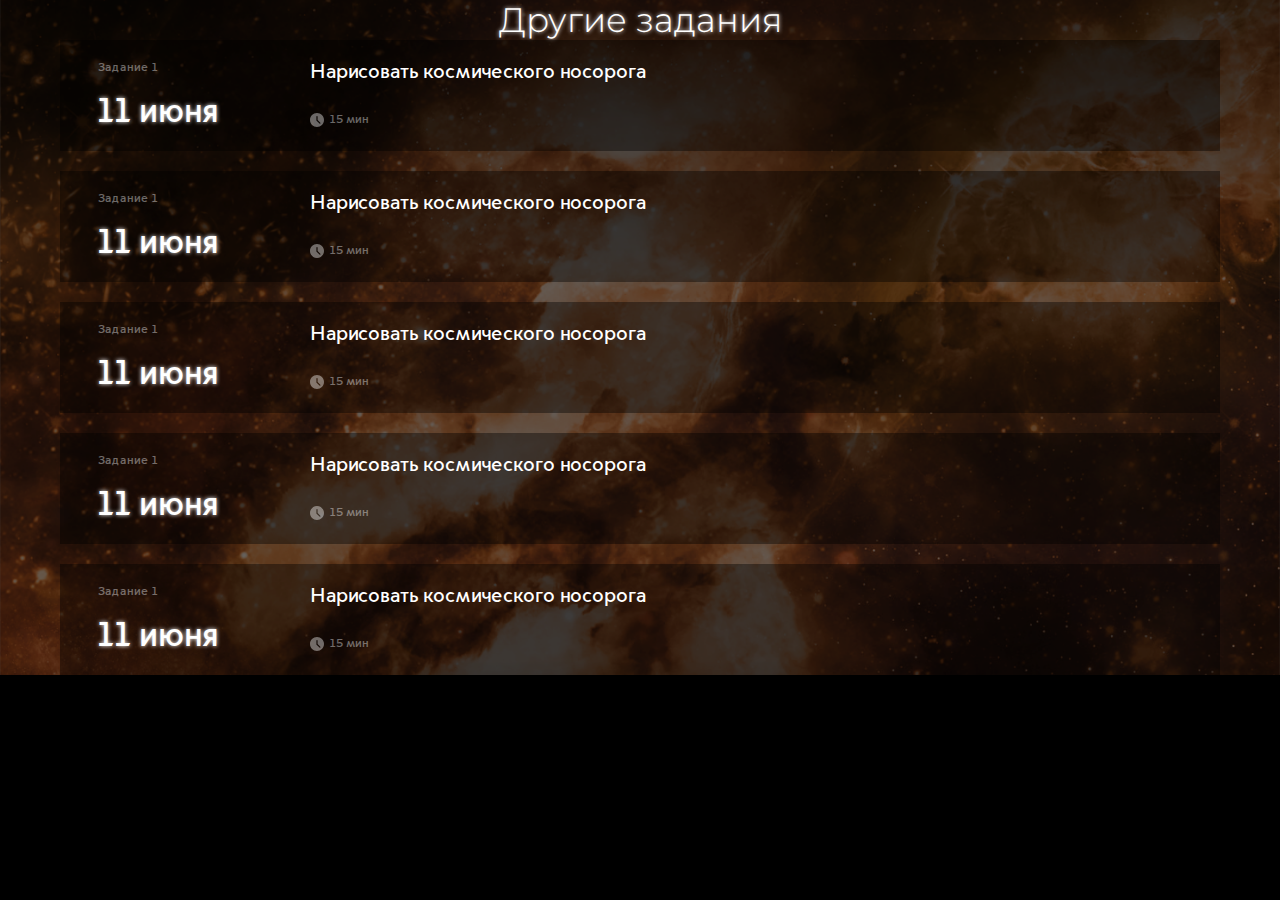
==== task.html @ f47aa664 "update" ====
<!DOCTYPE html><html lang="ru"><head><meta charset="utf-8"><title>Task page</title><meta name="viewport" content="width=device-width,initial-scale=1,shrink-to-fit=no"><meta name="description" content=""><meta name="keywords" content=""><meta name="format-detection" content="telephone=no"><link rel="stylesheet" href="https://fonts.googleapis.com/css?family=Montserrat:200,300"><link rel="stylesheet" href="css/application.css"><link rel="apple-touch-icon" sizes="180x180" href="static/apple-touch-icon.png"><link rel="icon" type="image/png" sizes="32x32" href="static/favicon-32x32.png"><link rel="icon" type="image/png" sizes="16x16" href="static/favicon-16x16.png"><link rel="manifest" href="static/site.webmanifest"><link rel="mask-icon" href="static/safari-pinned-tab.svg" color="#ff951e"><meta name="msapplication-TileColor" content="#da532c"><meta name="theme-color" content="#dcd9d9"></head><body><main><div class="main-page__task" style="background-image: url(&quot;img/main-task-orange.png&quot;)"><div class="container"><div class="main-page__section-title">Другие задания</div><div class="main-page__task-list"><div class="task-card"><a href="task.html">Нарисовать космического носорога</a><div class="task-card__col"><span class="task-card__order">Задание 1</span><span class="task-card__date">11 июня</span></div><div class="task-card__col"><div class="task-card__title">Нарисовать космического носорога</div><div class="task-card__duration"><svg class="icon icon-clock" role="img"><use xlink:href="img/svg/symbol/svg/sprite.symbol.svg#clock"></use></svg><span>15 мин</span></div></div></div><div class="task-card"><a href="task.html">Нарисовать космического носорога</a><div class="task-card__col"><span class="task-card__order">Задание 1</span><span class="task-card__date">11 июня</span></div><div class="task-card__col"><div class="task-card__title">Нарисовать космического носорога</div><div class="task-card__duration"><svg class="icon icon-clock" role="img"><use xlink:href="img/svg/symbol/svg/sprite.symbol.svg#clock"></use></svg><span>15 мин</span></div></div></div><div class="task-card"><a href="task.html">Нарисовать космического носорога</a><div class="task-card__col"><span class="task-card__order">Задание 1</span><span class="task-card__date">11 июня</span></div><div class="task-card__col"><div class="task-card__title">Нарисовать космического носорога</div><div class="task-card__duration"><svg class="icon icon-clock" role="img"><use xlink:href="img/svg/symbol/svg/sprite.symbol.svg#clock"></use></svg><span>15 мин</span></div></div></div><div class="task-card"><a href="task.html">Нарисовать космического носорога</a><div class="task-card__col"><span class="task-card__order">Задание 1</span><span class="task-card__date">11 июня</span></div><div class="task-card__col"><div class="task-card__title">Нарисовать космического носорога</div><div class="task-card__duration"><svg class="icon icon-clock" role="img"><use xlink:href="img/svg/symbol/svg/sprite.symbol.svg#clock"></use></svg><span>15 мин</span></div></div></div><div class="task-card"><a href="task.html">Нарисовать космического носорога</a><div class="task-card__col"><span class="task-card__order">Задание 1</span><span class="task-card__date">11 июня</span></div><div class="task-card__col"><div class="task-card__title">Нарисовать космического носорога</div><div class="task-card__duration"><svg class="icon icon-clock" role="img"><use xlink:href="img/svg/symbol/svg/sprite.symbol.svg#clock"></use></svg><span>15 мин</span></div></div></div></div></div></div></main><script src="js/app.js"></script></body></html>
---- css/application.css ----
/*! normalize.css v8.0.1 | MIT License | github.com/necolas/normalize.css */html{line-height:1.15;-webkit-text-size-adjust:100%}body{margin:0}main{display:block}h1{font-size:2em;margin:0}hr{box-sizing:content-box;height:0;overflow:visible}pre{font-family:monospace,monospace;font-size:1em}a{background-color:transparent}abbr[title]{border-bottom:none;text-decoration:underline;-webkit-text-decoration:underline dotted;text-decoration:underline dotted}b,strong{font-weight:bolder}code,kbd,samp{font-family:monospace,monospace;font-size:1em}small{font-size:80%}sub,sup{font-size:75%;line-height:0;position:relative;vertical-align:baseline}sub{bottom:-.25em}sup{top:-.5em}img{border-style:none}button,input,optgroup,select,textarea{font-family:inherit;font-size:100%;line-height:1.15;margin:0}button,input{overflow:visible}button,select{text-transform:none}[type=button],[type=reset],[type=submit],button{-webkit-appearance:button}[type=button]::-moz-focus-inner,[type=reset]::-moz-focus-inner,[type=submit]::-moz-focus-inner,button::-moz-focus-inner{border-style:none;padding:0}[type=button]:-moz-focusring,[type=reset]:-moz-focusring,[type=submit]:-moz-focusring,button:-moz-focusring{outline:1px dotted ButtonText}fieldset{padding:.35em .75em .625em}legend{box-sizing:border-box;color:inherit;display:table;max-width:100%;padding:0;white-space:normal}progress{vertical-align:baseline}textarea{overflow:auto}[type=checkbox],[type=radio]{box-sizing:border-box;padding:0}[type=number]::-webkit-inner-spin-button,[type=number]::-webkit-outer-spin-button{height:auto}[type=search]{-webkit-appearance:textfield;outline-offset:-2px}[type=search]::-webkit-search-decoration{-webkit-appearance:none}::-webkit-file-upload-button{-webkit-appearance:button;font:inherit}details{display:block}summary{display:list-item}template{display:none}[hidden]{display:none}@font-face{font-family:MoscowSans;src:url(../fonts/Moscow_Sans.woff2) format("woff2"),url(../fonts/Moscow_Sans.woff) format("woff");font-style:normal;font-weight:300}*,::after,::before{margin:0;padding:0;box-sizing:border-box}html{font-size:62.5%;text-rendering:optimizeLegibility;-webkit-font-smoothing:antialiased;-moz-osx-font-smoothing:grayscale;scroll-behavior:smooth}html.mod_flexboxtweener{height:100%}body{position:relative;display:flex;flex-direction:column;min-height:100vh;min-width:320px;background:#000;color:#fff;font-family:-apple-system,BlinkMacSystemFont,"Segoe UI",Roboto,Oxygen,Ubuntu,Cantarell,"Fira Sans","Droid Sans","Helvetica Neue",sans-serif;font-weight:400}main{display:flex;flex-direction:column;flex:1}a{color:#369;transition:all .3s ease}button,input,select,textarea{-webkit-appearance:none;-moz-appearance:none;appearance:none;background:0 0;border:none;color:inherit;font-family:inherit}fieldset{margin:0;padding:0;border:none}select{border-radius:0}select::-ms-expand{display:none}textarea{resize:none}hr{border:none}iframe{border:none}img{max-width:100%}img[height],img[width]{max-width:none}figure{margin:0}ol,ul{list-style:none}small{font-size:1rem;line-height:1.5}svg{vertical-align:top;transition:all .3s ease}table{border-collapse:collapse;border-spacing:0}:disabled{cursor:not-allowed}.visually-hidden{position:absolute;clip:rect(0 0 0 0);width:1px;height:1px;margin:-1px}.no-overflow{height:100%;width:100%;overflow:hidden;position:fixed}.container{width:100%;margin-right:auto;margin-left:auto}@media all and (max-width:679px){.container{max-width:100%}}@media all and (min-width:680px){.container{max-width:680px}}@media all and (min-width:984px){.container{max-width:984px}}@media all and (min-width:1200px){.container{max-width:1224px}}@media all and (min-width:1440px){.container{max-width:1440px}}@media all and (max-width:679px){.container{padding-right:1.6rem;padding-left:1.6rem}}@media all and (min-width:680px){.container{padding-right:1.6rem;padding-left:1.6rem}}@media all and (min-width:984px){.container{padding-right:2rem;padding-left:2rem}}@media all and (min-width:1200px){.container{padding-right:3.2rem;padding-left:3.2rem}}@media all and (min-width:1440px){.container{padding-right:3.2rem;padding-left:3.2rem}}.button{display:inline-block;padding:.5rem 1.5rem;background:#666;color:#fff;text-align:center}a.button{text-decoration:none}.button:disabled{opacity:.2}.button.button--block{display:block;width:100%}.input>input{display:block;width:100%;padding:.5rem .75rem;border:1px solid #ccc}.input>input::-webkit-input-placeholder{color:#ccc}.input>input::-moz-placeholder{color:#ccc}.input>input:-ms-input-placeholder{color:#ccc}.input>input:-moz-placeholder{color:#ccc}.input>input:disabled{opacity:.2}.input.input--invalid>input{border-color:red}.select{position:relative}.select__tag{display:block;width:100%;padding:.5rem 2.5rem .5rem .75rem;border:1px solid #ccc}.select__tag+.select__arrow{width:0;height:0;position:absolute;top:50%;right:1rem;transform:translateY(-50%);display:block;pointer-events:none;border-top:.4rem solid #999;border-right:.4rem solid transparent;border-left:.4rem solid transparent}.select__tag:disabled{opacity:.2}.select.select--invalid>.select__tag{border-color:red}.textarea>textarea{display:block;width:100%;padding:.5rem .75rem;border:1px solid #ccc}.textarea>textarea::-webkit-input-placeholder{color:#ccc}.textarea>textarea::-moz-placeholder{color:#ccc}.textarea>textarea:-ms-input-placeholder{color:#ccc}.textarea>textarea:-moz-placeholder{color:#ccc}.textarea>textarea:disabled{opacity:.2}.textarea.textarea--invalid>textarea{border-color:red}.checkbox{width:2rem;height:2rem;position:relative;display:inline-block;vertical-align:top}.checkbox__tag{width:100%;height:100%;position:absolute;top:0;left:0;z-index:2;opacity:0}.checkbox__tag+.checkbox__box{position:absolute;top:0;right:0;bottom:0;left:0;z-index:1;background:#fff;border:1px solid #ccc}.checkbox__tag+.checkbox__box::after{width:0;height:0;position:absolute;top:50%;left:50%;transform:translate(-50%,-50%);background:#000;content:"";transition:all .3s ease}.checkbox__tag:checked+.checkbox__box::after{width:1rem;height:1rem}.checkbox__tag:disabled+.checkbox__box{opacity:.2}.checkbox.checkbox--invalid>.checkbox__tag+.checkbox__box{border-color:red}.radio{width:2rem;height:2rem;position:relative;display:inline-block;vertical-align:top}.radio__tag{width:100%;height:100%;position:absolute;top:0;left:0;z-index:2;opacity:0}.radio__tag+.radio__box{position:absolute;top:0;right:0;bottom:0;left:0;z-index:1;background:#fff;border:1px solid #ccc;border-radius:50%}.radio__tag+.radio__box::after{width:0;height:0;position:absolute;top:50%;left:50%;transform:translate(-50%,-50%);background:#000;border-radius:50%;content:"";transition:all .3s ease}.radio__tag:checked+.radio__box::after{width:1rem;height:1rem}.radio__tag:disabled+.radio__box{opacity:.2}.radio.radio--invalid .radio__tag+.radio__box{border-color:red}.label.label--checkbox{position:relative;display:inline-block;padding-left:3rem}.label.label--checkbox .checkbox{position:absolute;top:0;left:0}.label.label--radio{position:relative;display:inline-block;padding-left:3rem}.label.label--radio .radio{position:absolute;top:0;left:0}.main-page{font-family:MoscowSans,sans-serif;font-weight:300;font-size:4rem;line-height:6rem;color:#fff}.main-page__section-title{font-family:Montserrat,sans-serif;font-style:normal;font-weight:300;font-size:34px;line-height:40px;text-align:center;text-shadow:0 0 4px #fff}.main-page__about-competition{background:url(../img/about-competition-bg-desktop.png);background-size:cover;background-position:center;padding:5rem 0}.main-page__about-competition-card{width:100%;margin:0 auto;max-width:106rem;padding:5rem;background:rgba(0,0,0,.6)}.main-page__about-competition-card+.main-page__about-competition-card{margin-top:5.5rem}@media all and (max-width:680px){.main-page__about-competition-card{padding:2.4rem 1.6rem}}.main-page__about-competition-authors,.main-page__about-competition-prizes{display:grid;grid-auto-flow:column;align-content:center;align-items:center;justify-items:center;grid-template-columns:repeat(4,1fr);margin:4.5rem 0}@media all and (max-width:984px){.main-page__about-competition-authors,.main-page__about-competition-prizes{grid-auto-flow:dense;gap:2.4rem 1.6rem;grid-template-columns:repeat(2,1fr)}}.main-page__about-competition-prizes{grid-template-columns:repeat(2,1fr);align-items:start;margin:6rem 0 2rem}@media all and (max-width:680px){.main-page__about-competition-prizes{grid-template-columns:1fr}}.main-page__about-competition-lead{font-family:MoscowSans,sans-serif;font-style:normal;font-weight:300;font-size:16px;line-height:170%}.main-page__author{display:grid;grid-auto-flow:row;gap:.8rem;justify-items:center}.main-page__author-name{font-family:MoscowSans,sans-serif;font-style:normal;font-weight:300;font-size:16px;line-height:170%}.main-page__author-pic{width:12rem;height:12rem;border-radius:50%;overflow:hidden;pointer-events:none}.main-page__author-pic>img{width:100%;height:100%;-o-object-fit:cover;object-fit:cover;-o-object-position:center;object-position:center}.main-page__prize{display:grid;grid-auto-flow:row;gap:2.6rem;justify-items:center}@media all and (max-width:680px){.main-page__prize{gap:1.6rem}}.main-page__prize-pic{width:20rem;height:20rem;border:1px solid #fff;filter:drop-shadow(0 0 4px #fff);padding:2.2rem}.main-page__prize-pic_purple{border-color:#c227b9;filter:drop-shadow(0 0 4px #c227b9)}.main-page__prize-pic>img{width:100%;height:100%;-o-object-fit:contain;object-fit:contain}.main-page__prize-pic>.icon{filter:none;width:100%}.main-page__prize-description{font-family:MoscowSans,sans-serif;font-style:normal;font-weight:300;font-size:16px;line-height:19px;text-align:center;max-width:38.4rem}.main-page__task{background-size:cover;background-position:center}.main-page__task-grid{display:grid;grid-template-columns:43rem 1fr;grid-auto-rows:auto;grid-template-areas:'title title' 'author media' 'content content';gap:7.5rem 3.6rem;padding-bottom:17.2rem}.main-page__task-grid .main-page__section-title{grid-area:title}.main-page__task-grid .author-card{grid-area:author}.main-page__task-grid .main-page__task-media{grid-area:media}.main-page__task-grid .main-page__task-list{grid-area:content}.main-page__task-list{display:grid;grid-auto-flow:row;gap:2rem}.tabs{display:grid;grid-auto-flow:column;grid-auto-columns:-webkit-max-content;grid-auto-columns:max-content;gap:0 5.6rem;justify-content:center;padding:0 2.4rem;margin:1rem 0 10rem}@media all and (max-width:984px){.tabs{width:auto;justify-content:start;overflow-x:scroll;margin:1rem -1.6rem 10rem;gap:0 2.4rem;-ms-overflow-style:none;scrollbar-width:none}.tabs::-webkit-scrollbar{display:none}.tabs:after{content:'';display:block;width:.1px}}.tabs__tab{transition:all .3s ease;font-family:MoscowSans,sans-serif;font-style:normal;font-weight:300;font-size:16px;line-height:170%;border-bottom:1px solid transparent;padding-bottom:.8rem;filter:drop-shadow(0 0 0 transparent)}.tabs__tab.active{color:#00ad68;border-color:#00ad68;filter:drop-shadow(0 0 4px #00ad68)}.author-card{display:grid;grid-template-columns:12rem 1fr;grid-auto-rows:auto;grid-template-areas:"img name" "text text";gap:1rem 2.5rem}.author-card__pic{grid-area:img;width:12rem;height:12rem;border-radius:50%;overflow:hidden;pointer-events:none}.author-card__pic>img{width:100%;height:100%;-o-object-fit:cover;object-fit:cover;-o-object-position:center;object-position:center}.author-card__name{grid-area:name;align-self:center;display:grid;grid-auto-flow:row}.author-card__name>p{font-family:Montserrat,sans-serif;font-style:normal;font-weight:300;font-size:3.4rem;line-height:4rem;text-shadow:0 0 4px #fff;margin-bottom:.4rem}.author-card__name>span{font-family:MoscowSans,sans-serif;font-weight:300;font-size:16px;line-height:170%}.author-card__text{grid-area:text;font-family:MoscowSans,sans-serif;font-weight:300;font-size:16px;line-height:170%}.task-card{transition:background .3s ease;font-family:MoscowSans,sans-serif;font-weight:300;background:rgba(0,0,0,.4);display:grid;grid-auto-flow:column;grid-template-columns:18rem 1fr;gap:3.2rem;position:relative;padding:2rem 3.8rem}.task-card:hover{background:rgba(0,0,0,.8)}@media all and (max-width:680px){.task-card{grid-auto-flow:row;grid-template-columns:1fr}}.task-card a[href]{position:absolute;top:0;bottom:0;right:0;left:0;font-size:0;line-height:0}.task-card__col{display:grid;grid-auto-flow:row;justify-content:start;gap:1.6rem}.task-card__order{font-size:12px;line-height:15px;opacity:.4}.task-card__date{font-size:3.4rem;line-height:4rem;text-shadow:0 0 4px #fff}.task-card__title{font-size:20px;line-height:24px}.task-card__duration{display:inline-grid;grid-auto-flow:column;grid-auto-columns:-webkit-max-content;grid-auto-columns:max-content;gap:.6rem;align-items:center;font-size:12px;line-height:15px;opacity:.4}.task-card__duration .icon{width:1.4rem;height:1.4rem}
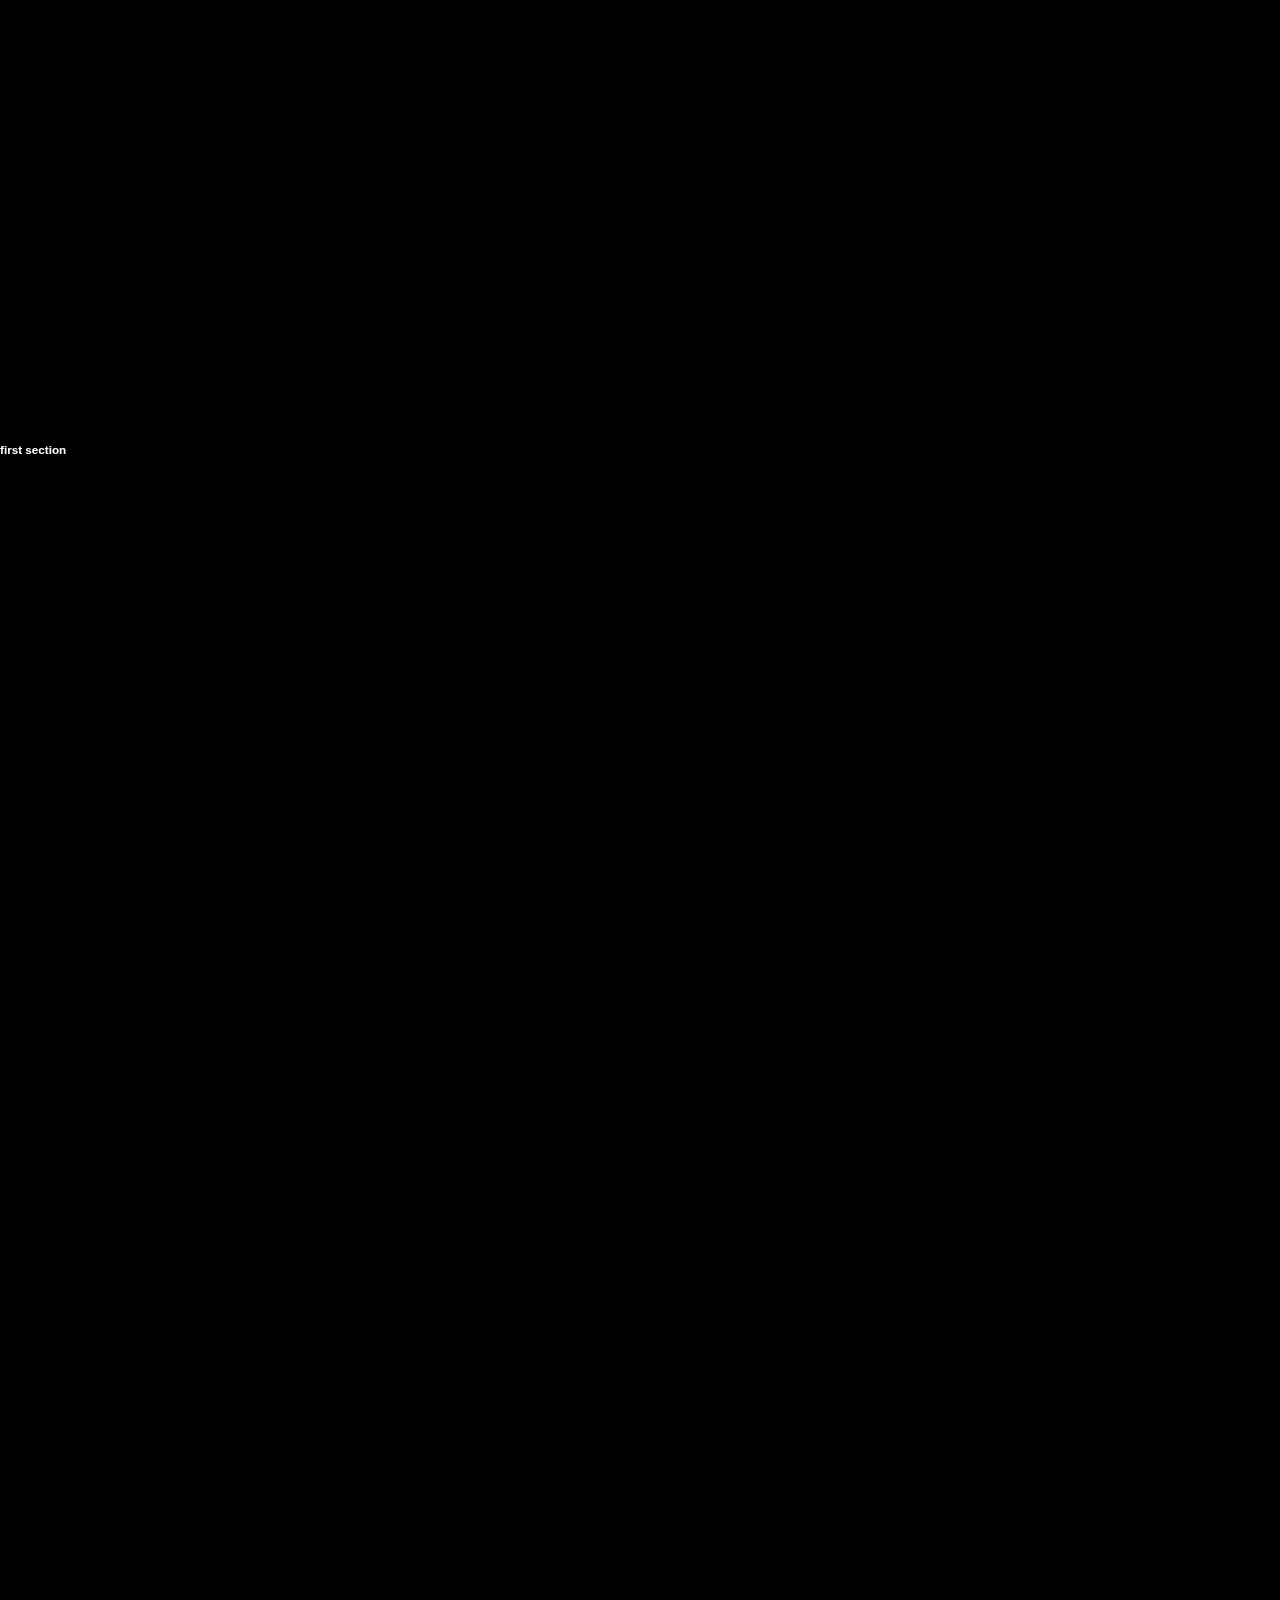
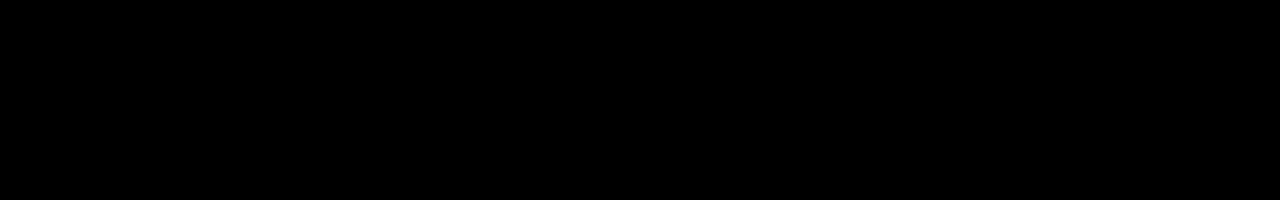
==== commit 535dc258: "update" ====
--- a/task.html
+++ b/task.html
@@ -1 +1 @@
-<!DOCTYPE html><html lang="ru"><head><meta charset="utf-8"><title>Task page</title><meta name="viewport" content="width=device-width,initial-scale=1,shrink-to-fit=no"><meta name="description" content=""><meta name="keywords" content=""><meta name="format-detection" content="telephone=no"><link rel="stylesheet" href="https://fonts.googleapis.com/css?family=Montserrat:200,300"><link rel="stylesheet" href="css/application.css"><link rel="apple-touch-icon" sizes="180x180" href="static/apple-touch-icon.png"><link rel="icon" type="image/png" sizes="32x32" href="static/favicon-32x32.png"><link rel="icon" type="image/png" sizes="16x16" href="static/favicon-16x16.png"><link rel="manifest" href="static/site.webmanifest"><link rel="mask-icon" href="static/safari-pinned-tab.svg" color="#ff951e"><meta name="msapplication-TileColor" content="#da532c"><meta name="theme-color" content="#dcd9d9"></head><body><main><div class="main-page__task" style="background-image: url(&quot;img/main-task-orange.png&quot;)"><div class="container"><div class="main-page__section-title">Другие задания</div><div class="main-page__task-list"><div class="task-card"><a href="task.html">Нарисовать космического носорога</a><div class="task-card__col"><span class="task-card__order">Задание 1</span><span class="task-card__date">11 июня</span></div><div class="task-card__col"><div class="task-card__title">Нарисовать космического носорога</div><div class="task-card__duration"><svg class="icon icon-clock" role="img"><use xlink:href="img/svg/symbol/svg/sprite.symbol.svg#clock"></use></svg><span>15 мин</span></div></div></div><div class="task-card"><a href="task.html">Нарисовать космического носорога</a><div class="task-card__col"><span class="task-card__order">Задание 1</span><span class="task-card__date">11 июня</span></div><div class="task-card__col"><div class="task-card__title">Нарисовать космического носорога</div><div class="task-card__duration"><svg class="icon icon-clock" role="img"><use xlink:href="img/svg/symbol/svg/sprite.symbol.svg#clock"></use></svg><span>15 мин</span></div></div></div><div class="task-card"><a href="task.html">Нарисовать космического носорога</a><div class="task-card__col"><span class="task-card__order">Задание 1</span><span class="task-card__date">11 июня</span></div><div class="task-card__col"><div class="task-card__title">Нарисовать космического носорога</div><div class="task-card__duration"><svg class="icon icon-clock" role="img"><use xlink:href="img/svg/symbol/svg/sprite.symbol.svg#clock"></use></svg><span>15 мин</span></div></div></div><div class="task-card"><a href="task.html">Нарисовать космического носорога</a><div class="task-card__col"><span class="task-card__order">Задание 1</span><span class="task-card__date">11 июня</span></div><div class="task-card__col"><div class="task-card__title">Нарисовать космического носорога</div><div class="task-card__duration"><svg class="icon icon-clock" role="img"><use xlink:href="img/svg/symbol/svg/sprite.symbol.svg#clock"></use></svg><span>15 мин</span></div></div></div><div class="task-card"><a href="task.html">Нарисовать космического носорога</a><div class="task-card__col"><span class="task-card__order">Задание 1</span><span class="task-card__date">11 июня</span></div><div class="task-card__col"><div class="task-card__title">Нарисовать космического носорога</div><div class="task-card__duration"><svg class="icon icon-clock" role="img"><use xlink:href="img/svg/symbol/svg/sprite.symbol.svg#clock"></use></svg><span>15 мин</span></div></div></div></div></div></div></main><script src="js/app.js"></script></body></html>+<!DOCTYPE html><html lang="ru"><head><meta charset="utf-8"><title>Task page</title><meta name="viewport" content="width=device-width,initial-scale=1,shrink-to-fit=no"><meta name="description" content=""><meta name="keywords" content=""><meta name="format-detection" content="telephone=no"><link rel="stylesheet" href="https://fonts.googleapis.com/css?family=Montserrat:200,300"><link rel="stylesheet" href="css/application.css"><link rel="apple-touch-icon" sizes="180x180" href="static/apple-touch-icon.png"><link rel="icon" type="image/png" sizes="32x32" href="static/favicon-32x32.png"><link rel="icon" type="image/png" sizes="16x16" href="static/favicon-16x16.png"><link rel="manifest" href="static/site.webmanifest"><link rel="mask-icon" href="static/safari-pinned-tab.svg" color="#ff951e"><meta name="msapplication-TileColor" content="#da532c"><meta name="theme-color" content="#dcd9d9"></head><body><main><div class="task-page js-fullpage-wrapper"><div class="section"><h3>first section</h3></div><div class="section"><div class="main-page__task" style="background-image: url(&quot;img/main-task-orange.png&quot;)"><div class="container"><div class="main-page__section-title">Другие задания</div><div class="main-page__task-list"><div class="task-card"><a href="task.html">Нарисовать космического носорога</a><div class="task-card__col"><span class="task-card__order">Задание 1</span><span class="task-card__date">11 июня</span></div><div class="task-card__col"><div class="task-card__title">Нарисовать космического носорога</div><div class="task-card__duration"><svg class="icon icon-clock" role="img"><use xlink:href="img/svg/symbol/svg/sprite.symbol.svg#clock"></use></svg><span>15 мин</span></div></div></div><div class="task-card"><a href="task.html">Нарисовать космического носорога</a><div class="task-card__col"><span class="task-card__order">Задание 1</span><span class="task-card__date">11 июня</span></div><div class="task-card__col"><div class="task-card__title">Нарисовать космического носорога</div><div class="task-card__duration"><svg class="icon icon-clock" role="img"><use xlink:href="img/svg/symbol/svg/sprite.symbol.svg#clock"></use></svg><span>15 мин</span></div></div></div><div class="task-card"><a href="task.html">Нарисовать космического носорога</a><div class="task-card__col"><span class="task-card__order">Задание 1</span><span class="task-card__date">11 июня</span></div><div class="task-card__col"><div class="task-card__title">Нарисовать космического носорога</div><div class="task-card__duration"><svg class="icon icon-clock" role="img"><use xlink:href="img/svg/symbol/svg/sprite.symbol.svg#clock"></use></svg><span>15 мин</span></div></div></div><div class="task-card"><a href="task.html">Нарисовать космического носорога</a><div class="task-card__col"><span class="task-card__order">Задание 1</span><span class="task-card__date">11 июня</span></div><div class="task-card__col"><div class="task-card__title">Нарисовать космического носорога</div><div class="task-card__duration"><svg class="icon icon-clock" role="img"><use xlink:href="img/svg/symbol/svg/sprite.symbol.svg#clock"></use></svg><span>15 мин</span></div></div></div><div class="task-card"><a href="task.html">Нарисовать космического носорога</a><div class="task-card__col"><span class="task-card__order">Задание 1</span><span class="task-card__date">11 июня</span></div><div class="task-card__col"><div class="task-card__title">Нарисовать космического носорога</div><div class="task-card__duration"><svg class="icon icon-clock" role="img"><use xlink:href="img/svg/symbol/svg/sprite.symbol.svg#clock"></use></svg><span>15 мин</span></div></div></div></div></div></div></div></div></main><script src="js/app.js"></script></body></html>--- a/css/application.css
+++ b/css/application.css
@@ -1 +1,10 @@
-/*! normalize.css v8.0.1 | MIT License | github.com/necolas/normalize.css */html{line-height:1.15;-webkit-text-size-adjust:100%}body{margin:0}main{display:block}h1{font-size:2em;margin:0}hr{box-sizing:content-box;height:0;overflow:visible}pre{font-family:monospace,monospace;font-size:1em}a{background-color:transparent}abbr[title]{border-bottom:none;text-decoration:underline;-webkit-text-decoration:underline dotted;text-decoration:underline dotted}b,strong{font-weight:bolder}code,kbd,samp{font-family:monospace,monospace;font-size:1em}small{font-size:80%}sub,sup{font-size:75%;line-height:0;position:relative;vertical-align:baseline}sub{bottom:-.25em}sup{top:-.5em}img{border-style:none}button,input,optgroup,select,textarea{font-family:inherit;font-size:100%;line-height:1.15;margin:0}button,input{overflow:visible}button,select{text-transform:none}[type=button],[type=reset],[type=submit],button{-webkit-appearance:button}[type=button]::-moz-focus-inner,[type=reset]::-moz-focus-inner,[type=submit]::-moz-focus-inner,button::-moz-focus-inner{border-style:none;padding:0}[type=button]:-moz-focusring,[type=reset]:-moz-focusring,[type=submit]:-moz-focusring,button:-moz-focusring{outline:1px dotted ButtonText}fieldset{padding:.35em .75em .625em}legend{box-sizing:border-box;color:inherit;display:table;max-width:100%;padding:0;white-space:normal}progress{vertical-align:baseline}textarea{overflow:auto}[type=checkbox],[type=radio]{box-sizing:border-box;padding:0}[type=number]::-webkit-inner-spin-button,[type=number]::-webkit-outer-spin-button{height:auto}[type=search]{-webkit-appearance:textfield;outline-offset:-2px}[type=search]::-webkit-search-decoration{-webkit-appearance:none}::-webkit-file-upload-button{-webkit-appearance:button;font:inherit}details{display:block}summary{display:list-item}template{display:none}[hidden]{display:none}@font-face{font-family:MoscowSans;src:url(../fonts/Moscow_Sans.woff2) format("woff2"),url(../fonts/Moscow_Sans.woff) format("woff");font-style:normal;font-weight:300}*,::after,::before{margin:0;padding:0;box-sizing:border-box}html{font-size:62.5%;text-rendering:optimizeLegibility;-webkit-font-smoothing:antialiased;-moz-osx-font-smoothing:grayscale;scroll-behavior:smooth}html.mod_flexboxtweener{height:100%}body{position:relative;display:flex;flex-direction:column;min-height:100vh;min-width:320px;background:#000;color:#fff;font-family:-apple-system,BlinkMacSystemFont,"Segoe UI",Roboto,Oxygen,Ubuntu,Cantarell,"Fira Sans","Droid Sans","Helvetica Neue",sans-serif;font-weight:400}main{display:flex;flex-direction:column;flex:1}a{color:#369;transition:all .3s ease}button,input,select,textarea{-webkit-appearance:none;-moz-appearance:none;appearance:none;background:0 0;border:none;color:inherit;font-family:inherit}fieldset{margin:0;padding:0;border:none}select{border-radius:0}select::-ms-expand{display:none}textarea{resize:none}hr{border:none}iframe{border:none}img{max-width:100%}img[height],img[width]{max-width:none}figure{margin:0}ol,ul{list-style:none}small{font-size:1rem;line-height:1.5}svg{vertical-align:top;transition:all .3s ease}table{border-collapse:collapse;border-spacing:0}:disabled{cursor:not-allowed}.visually-hidden{position:absolute;clip:rect(0 0 0 0);width:1px;height:1px;margin:-1px}.no-overflow{height:100%;width:100%;overflow:hidden;position:fixed}.container{width:100%;margin-right:auto;margin-left:auto}@media all and (max-width:679px){.container{max-width:100%}}@media all and (min-width:680px){.container{max-width:680px}}@media all and (min-width:984px){.container{max-width:984px}}@media all and (min-width:1200px){.container{max-width:1224px}}@media all and (min-width:1440px){.container{max-width:1440px}}@media all and (max-width:679px){.container{padding-right:1.6rem;padding-left:1.6rem}}@media all and (min-width:680px){.container{padding-right:1.6rem;padding-left:1.6rem}}@media all and (min-width:984px){.container{padding-right:2rem;padding-left:2rem}}@media all and (min-width:1200px){.container{padding-right:3.2rem;padding-left:3.2rem}}@media all and (min-width:1440px){.container{padding-right:3.2rem;padding-left:3.2rem}}.button{display:inline-block;padding:.5rem 1.5rem;background:#666;color:#fff;text-align:center}a.button{text-decoration:none}.button:disabled{opacity:.2}.button.button--block{display:block;width:100%}.input>input{display:block;width:100%;padding:.5rem .75rem;border:1px solid #ccc}.input>input::-webkit-input-placeholder{color:#ccc}.input>input::-moz-placeholder{color:#ccc}.input>input:-ms-input-placeholder{color:#ccc}.input>input:-moz-placeholder{color:#ccc}.input>input:disabled{opacity:.2}.input.input--invalid>input{border-color:red}.select{position:relative}.select__tag{display:block;width:100%;padding:.5rem 2.5rem .5rem .75rem;border:1px solid #ccc}.select__tag+.select__arrow{width:0;height:0;position:absolute;top:50%;right:1rem;transform:translateY(-50%);display:block;pointer-events:none;border-top:.4rem solid #999;border-right:.4rem solid transparent;border-left:.4rem solid transparent}.select__tag:disabled{opacity:.2}.select.select--invalid>.select__tag{border-color:red}.textarea>textarea{display:block;width:100%;padding:.5rem .75rem;border:1px solid #ccc}.textarea>textarea::-webkit-input-placeholder{color:#ccc}.textarea>textarea::-moz-placeholder{color:#ccc}.textarea>textarea:-ms-input-placeholder{color:#ccc}.textarea>textarea:-moz-placeholder{color:#ccc}.textarea>textarea:disabled{opacity:.2}.textarea.textarea--invalid>textarea{border-color:red}.checkbox{width:2rem;height:2rem;position:relative;display:inline-block;vertical-align:top}.checkbox__tag{width:100%;height:100%;position:absolute;top:0;left:0;z-index:2;opacity:0}.checkbox__tag+.checkbox__box{position:absolute;top:0;right:0;bottom:0;left:0;z-index:1;background:#fff;border:1px solid #ccc}.checkbox__tag+.checkbox__box::after{width:0;height:0;position:absolute;top:50%;left:50%;transform:translate(-50%,-50%);background:#000;content:"";transition:all .3s ease}.checkbox__tag:checked+.checkbox__box::after{width:1rem;height:1rem}.checkbox__tag:disabled+.checkbox__box{opacity:.2}.checkbox.checkbox--invalid>.checkbox__tag+.checkbox__box{border-color:red}.radio{width:2rem;height:2rem;position:relative;display:inline-block;vertical-align:top}.radio__tag{width:100%;height:100%;position:absolute;top:0;left:0;z-index:2;opacity:0}.radio__tag+.radio__box{position:absolute;top:0;right:0;bottom:0;left:0;z-index:1;background:#fff;border:1px solid #ccc;border-radius:50%}.radio__tag+.radio__box::after{width:0;height:0;position:absolute;top:50%;left:50%;transform:translate(-50%,-50%);background:#000;border-radius:50%;content:"";transition:all .3s ease}.radio__tag:checked+.radio__box::after{width:1rem;height:1rem}.radio__tag:disabled+.radio__box{opacity:.2}.radio.radio--invalid .radio__tag+.radio__box{border-color:red}.label.label--checkbox{position:relative;display:inline-block;padding-left:3rem}.label.label--checkbox .checkbox{position:absolute;top:0;left:0}.label.label--radio{position:relative;display:inline-block;padding-left:3rem}.label.label--radio .radio{position:absolute;top:0;left:0}.main-page{font-family:MoscowSans,sans-serif;font-weight:300;font-size:4rem;line-height:6rem;color:#fff}.main-page__section-title{font-family:Montserrat,sans-serif;font-style:normal;font-weight:300;font-size:34px;line-height:40px;text-align:center;text-shadow:0 0 4px #fff}.main-page__about-competition{background:url(../img/about-competition-bg-desktop.png);background-size:cover;background-position:center;padding:5rem 0}.main-page__about-competition-card{width:100%;margin:0 auto;max-width:106rem;padding:5rem;background:rgba(0,0,0,.6)}.main-page__about-competition-card+.main-page__about-competition-card{margin-top:5.5rem}@media all and (max-width:680px){.main-page__about-competition-card{padding:2.4rem 1.6rem}}.main-page__about-competition-authors,.main-page__about-competition-prizes{display:grid;grid-auto-flow:column;align-content:center;align-items:center;justify-items:center;grid-template-columns:repeat(4,1fr);margin:4.5rem 0}@media all and (max-width:984px){.main-page__about-competition-authors,.main-page__about-competition-prizes{grid-auto-flow:dense;gap:2.4rem 1.6rem;grid-template-columns:repeat(2,1fr)}}.main-page__about-competition-prizes{grid-template-columns:repeat(2,1fr);align-items:start;margin:6rem 0 2rem}@media all and (max-width:680px){.main-page__about-competition-prizes{grid-template-columns:1fr}}.main-page__about-competition-lead{font-family:MoscowSans,sans-serif;font-style:normal;font-weight:300;font-size:16px;line-height:170%}.main-page__author{display:grid;grid-auto-flow:row;gap:.8rem;justify-items:center}.main-page__author-name{font-family:MoscowSans,sans-serif;font-style:normal;font-weight:300;font-size:16px;line-height:170%}.main-page__author-pic{width:12rem;height:12rem;border-radius:50%;overflow:hidden;pointer-events:none}.main-page__author-pic>img{width:100%;height:100%;-o-object-fit:cover;object-fit:cover;-o-object-position:center;object-position:center}.main-page__prize{display:grid;grid-auto-flow:row;gap:2.6rem;justify-items:center}@media all and (max-width:680px){.main-page__prize{gap:1.6rem}}.main-page__prize-pic{width:20rem;height:20rem;border:1px solid #fff;filter:drop-shadow(0 0 4px #fff);padding:2.2rem}.main-page__prize-pic_purple{border-color:#c227b9;filter:drop-shadow(0 0 4px #c227b9)}.main-page__prize-pic>img{width:100%;height:100%;-o-object-fit:contain;object-fit:contain}.main-page__prize-pic>.icon{filter:none;width:100%}.main-page__prize-description{font-family:MoscowSans,sans-serif;font-style:normal;font-weight:300;font-size:16px;line-height:19px;text-align:center;max-width:38.4rem}.main-page__task{background-size:cover;background-position:center}.main-page__task-grid{display:grid;grid-template-columns:43rem 1fr;grid-auto-rows:auto;grid-template-areas:'title title' 'author media' 'content content';gap:7.5rem 3.6rem;padding-bottom:17.2rem}.main-page__task-grid .main-page__section-title{grid-area:title}.main-page__task-grid .author-card{grid-area:author}.main-page__task-grid .main-page__task-media{grid-area:media}.main-page__task-grid .main-page__task-list{grid-area:content}.main-page__task-list{display:grid;grid-auto-flow:row;gap:2rem}.tabs{display:grid;grid-auto-flow:column;grid-auto-columns:-webkit-max-content;grid-auto-columns:max-content;gap:0 5.6rem;justify-content:center;padding:0 2.4rem;margin:1rem 0 10rem}@media all and (max-width:984px){.tabs{width:auto;justify-content:start;overflow-x:scroll;margin:1rem -1.6rem 10rem;gap:0 2.4rem;-ms-overflow-style:none;scrollbar-width:none}.tabs::-webkit-scrollbar{display:none}.tabs:after{content:'';display:block;width:.1px}}.tabs__tab{transition:all .3s ease;font-family:MoscowSans,sans-serif;font-style:normal;font-weight:300;font-size:16px;line-height:170%;border-bottom:1px solid transparent;padding-bottom:.8rem;filter:drop-shadow(0 0 0 transparent)}.tabs__tab.active{color:#00ad68;border-color:#00ad68;filter:drop-shadow(0 0 4px #00ad68)}.author-card{display:grid;grid-template-columns:12rem 1fr;grid-auto-rows:auto;grid-template-areas:"img name" "text text";gap:1rem 2.5rem}.author-card__pic{grid-area:img;width:12rem;height:12rem;border-radius:50%;overflow:hidden;pointer-events:none}.author-card__pic>img{width:100%;height:100%;-o-object-fit:cover;object-fit:cover;-o-object-position:center;object-position:center}.author-card__name{grid-area:name;align-self:center;display:grid;grid-auto-flow:row}.author-card__name>p{font-family:Montserrat,sans-serif;font-style:normal;font-weight:300;font-size:3.4rem;line-height:4rem;text-shadow:0 0 4px #fff;margin-bottom:.4rem}.author-card__name>span{font-family:MoscowSans,sans-serif;font-weight:300;font-size:16px;line-height:170%}.author-card__text{grid-area:text;font-family:MoscowSans,sans-serif;font-weight:300;font-size:16px;line-height:170%}.task-card{transition:background .3s ease;font-family:MoscowSans,sans-serif;font-weight:300;background:rgba(0,0,0,.4);display:grid;grid-auto-flow:column;grid-template-columns:18rem 1fr;gap:3.2rem;position:relative;padding:2rem 3.8rem}.task-card:hover{background:rgba(0,0,0,.8)}@media all and (max-width:680px){.task-card{grid-auto-flow:row;grid-template-columns:1fr}}.task-card a[href]{position:absolute;top:0;bottom:0;right:0;left:0;font-size:0;line-height:0}.task-card__col{display:grid;grid-auto-flow:row;justify-content:start;gap:1.6rem}.task-card__order{font-size:12px;line-height:15px;opacity:.4}.task-card__date{font-size:3.4rem;line-height:4rem;text-shadow:0 0 4px #fff}.task-card__title{font-size:20px;line-height:24px}.task-card__duration{display:inline-grid;grid-auto-flow:column;grid-auto-columns:-webkit-max-content;grid-auto-columns:max-content;gap:.6rem;align-items:center;font-size:12px;line-height:15px;opacity:.4}.task-card__duration .icon{width:1.4rem;height:1.4rem}+/*! normalize.css v8.0.1 | MIT License | github.com/necolas/normalize.css */html{line-height:1.15;-webkit-text-size-adjust:100%}body{margin:0}main{display:block}h1{font-size:2em;margin:0}hr{box-sizing:content-box;height:0;overflow:visible}pre{font-family:monospace,monospace;font-size:1em}a{background-color:transparent}abbr[title]{border-bottom:none;text-decoration:underline;-webkit-text-decoration:underline dotted;text-decoration:underline dotted}b,strong{font-weight:bolder}code,kbd,samp{font-family:monospace,monospace;font-size:1em}small{font-size:80%}sub,sup{font-size:75%;line-height:0;position:relative;vertical-align:baseline}sub{bottom:-.25em}sup{top:-.5em}img{border-style:none}button,input,optgroup,select,textarea{font-family:inherit;font-size:100%;line-height:1.15;margin:0}button,input{overflow:visible}button,select{text-transform:none}[type=button],[type=reset],[type=submit],button{-webkit-appearance:button}[type=button]::-moz-focus-inner,[type=reset]::-moz-focus-inner,[type=submit]::-moz-focus-inner,button::-moz-focus-inner{border-style:none;padding:0}[type=button]:-moz-focusring,[type=reset]:-moz-focusring,[type=submit]:-moz-focusring,button:-moz-focusring{outline:1px dotted ButtonText}fieldset{padding:.35em .75em .625em}legend{box-sizing:border-box;color:inherit;display:table;max-width:100%;padding:0;white-space:normal}progress{vertical-align:baseline}textarea{overflow:auto}[type=checkbox],[type=radio]{box-sizing:border-box;padding:0}[type=number]::-webkit-inner-spin-button,[type=number]::-webkit-outer-spin-button{height:auto}[type=search]{-webkit-appearance:textfield;outline-offset:-2px}[type=search]::-webkit-search-decoration{-webkit-appearance:none}::-webkit-file-upload-button{-webkit-appearance:button;font:inherit}details{display:block}summary{display:list-item}template{display:none}[hidden]{display:none}@font-face{font-family:MoscowSans;src:url(../fonts/Moscow_Sans.woff2) format("woff2"),url(../fonts/Moscow_Sans.woff) format("woff");font-style:normal;font-weight:300}*,::after,::before{margin:0;padding:0;box-sizing:border-box}html{font-size:62.5%;text-rendering:optimizeLegibility;-webkit-font-smoothing:antialiased;-moz-osx-font-smoothing:grayscale;scroll-behavior:smooth}html.mod_flexboxtweener{height:100%}body{position:relative;display:flex;flex-direction:column;min-height:100vh;min-width:320px;background:#000;color:#fff;font-family:-apple-system,BlinkMacSystemFont,"Segoe UI",Roboto,Oxygen,Ubuntu,Cantarell,"Fira Sans","Droid Sans","Helvetica Neue",sans-serif;font-weight:400}main{display:flex;flex-direction:column;flex:1}a{text-decoration:none;color:#369;transition:all .3s ease}a,button{cursor:pointer}button,input,select,textarea{-webkit-appearance:none;-moz-appearance:none;appearance:none;background:0 0;border:none;color:inherit;font-family:inherit}fieldset{margin:0;padding:0;border:none}select{border-radius:0}select::-ms-expand{display:none}textarea{resize:none}hr{border:none}iframe{border:none}img{max-width:100%}img[height],img[width]{max-width:none}figure{margin:0}ol,ul{list-style:none}small{font-size:1rem;line-height:1.5}svg{vertical-align:top;transition:all .3s ease}table{border-collapse:collapse;border-spacing:0}:disabled{cursor:not-allowed}.visually-hidden{position:absolute;clip:rect(0 0 0 0);width:1px;height:1px;margin:-1px}.no-overflow{height:100%;width:100%;overflow:hidden;position:fixed}.container{width:100%;margin-right:auto;margin-left:auto}@media all and (max-width:679px){.container{max-width:100%}}@media all and (min-width:680px){.container{max-width:100%}}@media all and (min-width:984px){.container{max-width:984px}}@media all and (min-width:1200px){.container{max-width:1224px}}@media all and (min-width:1440px){.container{max-width:1440px}}@media all and (max-width:679px){.container{padding-right:1.6rem;padding-left:1.6rem}}@media all and (min-width:680px){.container{padding-right:1.6rem;padding-left:1.6rem}}@media all and (min-width:984px){.container{padding-right:2rem;padding-left:2rem}}@media all and (min-width:1200px){.container{padding-right:3.2rem;padding-left:3.2rem}}@media all and (min-width:1440px){.container{padding-right:12.5rem;padding-left:12.5rem}}.hidden{display:none}.button{display:inline-block;padding:.5rem 1.5rem;background:#666;color:#fff;text-align:center}a.button{text-decoration:none}.button:disabled{opacity:.2}.button.button--block{display:block;width:100%}.input>input{display:block;width:100%;padding:.5rem .75rem;border:1px solid #ccc}.input>input::-webkit-input-placeholder{color:#ccc}.input>input::-moz-placeholder{color:#ccc}.input>input:-ms-input-placeholder{color:#ccc}.input>input:-moz-placeholder{color:#ccc}.input>input:disabled{opacity:.2}.input.input--invalid>input{border-color:red}.select{position:relative}.select__tag{display:block;width:100%;padding:.5rem 2.5rem .5rem .75rem;border:1px solid #ccc}.select__tag+.select__arrow{width:0;height:0;position:absolute;top:50%;right:1rem;transform:translateY(-50%);display:block;pointer-events:none;border-top:.4rem solid #999;border-right:.4rem solid transparent;border-left:.4rem solid transparent}.select__tag:disabled{opacity:.2}.select.select--invalid>.select__tag{border-color:red}.textarea>textarea{display:block;width:100%;padding:.5rem .75rem;border:1px solid #ccc}.textarea>textarea::-webkit-input-placeholder{color:#ccc}.textarea>textarea::-moz-placeholder{color:#ccc}.textarea>textarea:-ms-input-placeholder{color:#ccc}.textarea>textarea:-moz-placeholder{color:#ccc}.textarea>textarea:disabled{opacity:.2}.textarea.textarea--invalid>textarea{border-color:red}.checkbox{width:2rem;height:2rem;position:relative;display:inline-block;vertical-align:top}.checkbox__tag{width:100%;height:100%;position:absolute;top:0;left:0;z-index:2;opacity:0}.checkbox__tag+.checkbox__box{position:absolute;top:0;right:0;bottom:0;left:0;z-index:1;background:#fff;border:1px solid #ccc}.checkbox__tag+.checkbox__box::after{width:0;height:0;position:absolute;top:50%;left:50%;transform:translate(-50%,-50%);background:#000;content:"";transition:all .3s ease}.checkbox__tag:checked+.checkbox__box::after{width:1rem;height:1rem}.checkbox__tag:disabled+.checkbox__box{opacity:.2}.checkbox.checkbox--invalid>.checkbox__tag+.checkbox__box{border-color:red}.radio{width:2rem;height:2rem;position:relative;display:inline-block;vertical-align:top}.radio__tag{width:100%;height:100%;position:absolute;top:0;left:0;z-index:2;opacity:0}.radio__tag+.radio__box{position:absolute;top:0;right:0;bottom:0;left:0;z-index:1;background:#fff;border:1px solid #ccc;border-radius:50%}.radio__tag+.radio__box::after{width:0;height:0;position:absolute;top:50%;left:50%;transform:translate(-50%,-50%);background:#000;border-radius:50%;content:"";transition:all .3s ease}.radio__tag:checked+.radio__box::after{width:1rem;height:1rem}.radio__tag:disabled+.radio__box{opacity:.2}.radio.radio--invalid .radio__tag+.radio__box{border-color:red}.label.label--checkbox{position:relative;display:inline-block;padding-left:3rem}.label.label--checkbox .checkbox{position:absolute;top:0;left:0}.label.label--radio{position:relative;display:inline-block;padding-left:3rem}.label.label--radio .radio{position:absolute;top:0;left:0}.main-page{font-family:MoscowSans,sans-serif;font-weight:300;font-size:4rem;line-height:6rem;color:#fff}.main-page__main-title{font-family:Montserrat,sans-serif;font-weight:200;font-size:60px;line-height:73px;text-transform:uppercase;text-shadow:0 0 4px #fff;text-align:center}@media all and (max-width:680px){.main-page__main-title{font-size:4rem;line-height:4.8rem}}.main-page__section-title{font-family:Montserrat,sans-serif;font-style:normal;font-weight:300;font-size:34px;line-height:40px;text-align:center;text-shadow:0 0 4px #fff}.main-page__section-subtitle{font-weight:300;font-size:16px;line-height:170%;opacity:.6;text-align:center}.main-page__about-competition{background:url(../img/about-competition-bg-desktop.png);background-size:cover;background-position:center;padding:5rem 0}.main-page__about-competition-card{width:100%;margin:0 auto;max-width:106rem;padding:5rem;background:rgba(0,0,0,.6)}.main-page__about-competition-card+.main-page__about-competition-card{margin-top:5.5rem}@media all and (max-width:680px){.main-page__about-competition-card{padding:2.4rem 1.6rem}}.main-page__about-competition-authors,.main-page__about-competition-prizes{display:grid;grid-auto-flow:column;align-content:center;align-items:center;justify-items:center;grid-template-columns:repeat(4,1fr);margin:4.5rem 0}@media all and (max-width:984px){.main-page__about-competition-authors,.main-page__about-competition-prizes{grid-auto-flow:dense;gap:2.4rem 1.6rem;grid-template-columns:repeat(2,1fr)}}.main-page__about-competition-prizes{grid-template-columns:repeat(2,1fr);align-items:start;margin:6rem 0 2rem}@media all and (max-width:680px){.main-page__about-competition-prizes{grid-template-columns:1fr}}.main-page__about-competition-lead{font-family:MoscowSans,sans-serif;font-style:normal;font-weight:300;font-size:16px;line-height:170%}.main-page__author{display:grid;grid-auto-flow:row;gap:.8rem;justify-items:center}.main-page__author-name{font-family:MoscowSans,sans-serif;font-style:normal;font-weight:300;font-size:16px;line-height:170%}.main-page__author-pic{width:12rem;height:12rem;border-radius:50%;overflow:hidden;pointer-events:none}.main-page__author-pic>img{width:100%;height:100%;-o-object-fit:cover;object-fit:cover;-o-object-position:center;object-position:center}.main-page__prize{display:grid;grid-auto-flow:row;gap:2.6rem;justify-items:center}@media all and (max-width:680px){.main-page__prize{gap:1.6rem}}.main-page__prize-pic{width:20rem;height:20rem;border:1px solid #fff;filter:drop-shadow(0 0 4px #fff);padding:2.2rem}.main-page__prize-pic_purple{border-color:#c227b9;filter:drop-shadow(0 0 4px #c227b9)}.main-page__prize-pic>img{width:100%;height:100%;-o-object-fit:contain;object-fit:contain}.main-page__prize-pic>.icon{filter:none;width:100%}.main-page__prize-description{font-family:MoscowSans,sans-serif;font-style:normal;font-weight:300;font-size:16px;line-height:19px;text-align:center;max-width:38.4rem}.main-page__tasks{padding-top:8rem}.main-page__task{background-size:cover;background-position:center}.main-page__task-grid{display:grid;grid-template-columns:43rem 1fr;grid-auto-rows:auto;grid-template-areas:'title title' 'subtitle subtitle' 'author media' 'content content';gap:0 3.6rem;padding-bottom:17.2rem;align-items:start}.main-page__task-grid .main-page__section-title{grid-area:title}.main-page__task-grid .main-page__section-subtitle{grid-area:subtitle;margin-bottom:7.5rem}.main-page__task-grid .author-card{grid-area:author}.main-page__task-grid .main-page__task-media{grid-area:media}.main-page__task-grid .main-page__task-list{grid-area:content;margin-top:7.5rem}@media all and (max-width:984px){.main-page__task-grid{grid-template-columns:1fr;grid-template-areas:'title' 'subtitle' 'media' 'author' 'content'}.main-page__task-grid .author-card{margin-top:4rem}}.main-page__task-list{display:grid;grid-auto-flow:row;gap:2rem}.tabs{display:grid;grid-auto-flow:column;grid-auto-columns:-webkit-max-content;grid-auto-columns:max-content;gap:0 5.6rem;justify-content:center;padding:0 2.4rem;margin:1rem 0 10rem}@media all and (max-width:680px){.tabs{width:auto;justify-content:start;overflow-x:scroll;margin:1rem -1.6rem 10rem;gap:0 2.4rem;-ms-overflow-style:none;scrollbar-width:none}.tabs::-webkit-scrollbar{display:none}.tabs:after{content:'';display:block;width:.1px}}.tabs__tab{transition:all .3s ease;font-family:MoscowSans,sans-serif;font-style:normal;font-weight:300;font-size:16px;line-height:170%;border-bottom:1px solid transparent;padding-bottom:.8rem;filter:drop-shadow(0 0 0 transparent)}.tabs__tab.active{color:#00ad68;border-color:#00ad68;filter:drop-shadow(0 0 4px #00ad68)}.author-card{display:grid;grid-template-columns:12rem 1fr;grid-auto-rows:auto;grid-template-areas:"img name" "text text";gap:1rem 2.5rem}.author-card__pic{grid-area:img;width:12rem;height:12rem;border-radius:50%;overflow:hidden;pointer-events:none}.author-card__pic>img{width:100%;height:100%;-o-object-fit:cover;object-fit:cover;-o-object-position:center;object-position:center}.author-card__name{grid-area:name;align-self:center;display:grid;grid-auto-flow:row}.author-card__name>p{font-family:Montserrat,sans-serif;font-style:normal;font-weight:300;font-size:3.4rem;line-height:4rem;text-shadow:0 0 4px #fff;margin-bottom:.4rem}.author-card__name>span{font-family:MoscowSans,sans-serif;font-weight:300;font-size:16px;line-height:170%}.author-card__text{grid-area:text;font-family:MoscowSans,sans-serif;font-weight:300;font-size:16px;line-height:170%}.task-card{transition:background .3s ease;font-family:MoscowSans,sans-serif;font-weight:300;background-color:rgba(0,0,0,.4);display:grid;grid-auto-flow:column;grid-template-columns:18rem 1fr;gap:3.2rem;position:relative;padding:2rem 3.8rem;background-image:url("data:image/svg+xml,%3Csvg width='11' height='14' viewBox='0 0 11 14' fill='none' xmlns='http://www.w3.org/2000/svg'%3E%3Cpath d='M11 7L0.5 13.0622L0.500001 0.937822L11 7Z' fill='white'/%3E%3C/svg%3E%0A");background-repeat:no-repeat;background-position:center right 31px}.task-card:hover{background-color:rgba(0,0,0,.8)}@media all and (max-width:680px){.task-card{grid-auto-flow:row;grid-template-columns:1fr;background-image:none}}.task-card a[href]{position:absolute;top:0;bottom:0;right:0;left:0;font-size:0;line-height:0}.task-card__col{display:grid;grid-auto-flow:row;justify-content:start;gap:1.6rem}.task-card__order{font-size:12px;line-height:15px;opacity:.4}.task-card__date{font-size:3.4rem;line-height:4rem;text-shadow:0 0 4px #fff}.task-card__title{font-size:20px;line-height:24px}.task-card__duration{display:inline-grid;grid-auto-flow:column;grid-auto-columns:-webkit-max-content;grid-auto-columns:max-content;gap:.6rem;align-items:center;font-size:12px;line-height:15px;opacity:.4}.task-card__duration .icon{width:1.4rem;height:1.4rem}.video-preview{position:relative;border:1px solid rgba(255,255,255,.2);display:grid;grid-auto-flow:row;align-content:center;align-items:center;justify-content:center;justify-items:center;gap:2rem;cursor:pointer}@supports (aspect-ratio:700/346){.video-preview{aspect-ratio:16/9}}.video-preview img{pointer-events:none;transition:opacity .3s ease;position:absolute;left:0;top:0;width:100%;height:100%;-o-object-fit:cover;object-fit:cover;-o-object-position:center;object-position:center;z-index:0;opacity:.6}.video-preview:hover img{opacity:1}.video-preview iframe{position:absolute;left:0;top:0;width:100%;height:100%}.video-preview .icon{width:8.8rem;height:8.8rem;position:relative}.video-preview__title{font-family:MoscowSans,sans-serif;font-size:16px;line-height:170%;position:relative}.video-preview__description{font-family:Montserrat,sans-serif;font-weight:300;font-size:26px;line-height:32px;text-align:center;text-shadow:0 0 4px #fff;position:relative}/*!
+ * fullPage 3.1.1
+ * https://github.com/alvarotrigo/fullPage.js
+ *
+ * @license GPLv3 for open source use only
+ * or Fullpage Commercial License for commercial use
+ * http://alvarotrigo.com/fullPage/pricing/
+ *
+ * Copyright (C) 2018 http://alvarotrigo.com/fullPage - A project by Alvaro Trigo
+ */.fp-enabled body,html.fp-enabled{margin:0;padding:0;overflow:hidden;-webkit-tap-highlight-color:transparent}.fp-section{position:relative;box-sizing:border-box}.fp-slide{float:left}.fp-slide,.fp-slidesContainer{height:100%;display:block}.fp-slides{z-index:1;height:100%;overflow:hidden;position:relative;transition:all .3s ease-out}.fp-section.fp-table,.fp-slide.fp-table{display:table;table-layout:fixed;width:100%}.fp-tableCell{display:table-cell;vertical-align:middle;width:100%;height:100%}.fp-slidesContainer{float:left;position:relative}.fp-controlArrow{-webkit-user-select:none;-moz-user-select:none;-khtml-user-select:none;-ms-user-select:none;position:absolute;z-index:4;top:50%;cursor:pointer;width:0;height:0;border-style:solid;margin-top:-38px;transform:translate3d(0,0,0)}.fp-controlArrow.fp-prev{left:15px;width:0;border-width:38.5px 34px 38.5px 0;border-color:transparent #fff transparent transparent}.fp-controlArrow.fp-next{right:15px;border-width:38.5px 0 38.5px 34px;border-color:transparent transparent transparent #fff}.fp-scrollable{overflow:hidden;position:relative}.fp-scroller{overflow:hidden}.iScrollIndicator{border:0!important}.fp-notransition{transition:none!important}#fp-nav{position:fixed;z-index:100;top:50%;opacity:1;transform:translateY(-50%);-ms-transform:translateY(-50%);-webkit-transform:translate3d(0,-50%,0)}#fp-nav.fp-right{right:17px}#fp-nav.fp-left{left:17px}.fp-slidesNav{position:absolute;z-index:4;opacity:1;transform:translate3d(0,0,0);left:0!important;right:0;margin:0 auto!important}.fp-slidesNav.fp-bottom{bottom:17px}.fp-slidesNav.fp-top{top:17px}#fp-nav ul,.fp-slidesNav ul{margin:0;padding:0}#fp-nav ul li,.fp-slidesNav ul li{display:block;width:14px;height:13px;margin:7px;position:relative}.fp-slidesNav ul li{display:inline-block}#fp-nav ul li a,.fp-slidesNav ul li a{display:block;position:relative;z-index:1;width:100%;height:100%;cursor:pointer;text-decoration:none}#fp-nav ul li a.active span,#fp-nav ul li:hover a.active span,.fp-slidesNav ul li a.active span,.fp-slidesNav ul li:hover a.active span{height:12px;width:12px;margin:-6px 0 0 -6px;border-radius:100%}#fp-nav ul li a span,.fp-slidesNav ul li a span{border-radius:50%;position:absolute;z-index:1;height:4px;width:4px;border:0;background:#333;left:50%;top:50%;margin:-2px 0 0 -2px;transition:all .1s ease-in-out}#fp-nav ul li:hover a span,.fp-slidesNav ul li:hover a span{width:10px;height:10px;margin:-5px 0 0 -5px}#fp-nav ul li .fp-tooltip{position:absolute;top:-2px;color:#fff;font-size:14px;font-family:arial,helvetica,sans-serif;white-space:nowrap;max-width:220px;overflow:hidden;display:block;opacity:0;width:0;cursor:pointer}#fp-nav ul li:hover .fp-tooltip,#fp-nav.fp-show-active a.active+.fp-tooltip{transition:opacity .2s ease-in;width:auto;opacity:1}#fp-nav ul li .fp-tooltip.fp-right{right:20px}#fp-nav ul li .fp-tooltip.fp-left{left:20px}.fp-auto-height .fp-slide,.fp-auto-height .fp-tableCell,.fp-auto-height.fp-section{height:auto!important}.fp-responsive .fp-auto-height-responsive .fp-slide,.fp-responsive .fp-auto-height-responsive .fp-tableCell,.fp-responsive .fp-auto-height-responsive.fp-section{height:auto!important}.fp-sr-only{position:absolute;width:1px;height:1px;padding:0;overflow:hidden;clip:rect(0,0,0,0);white-space:nowrap;border:0}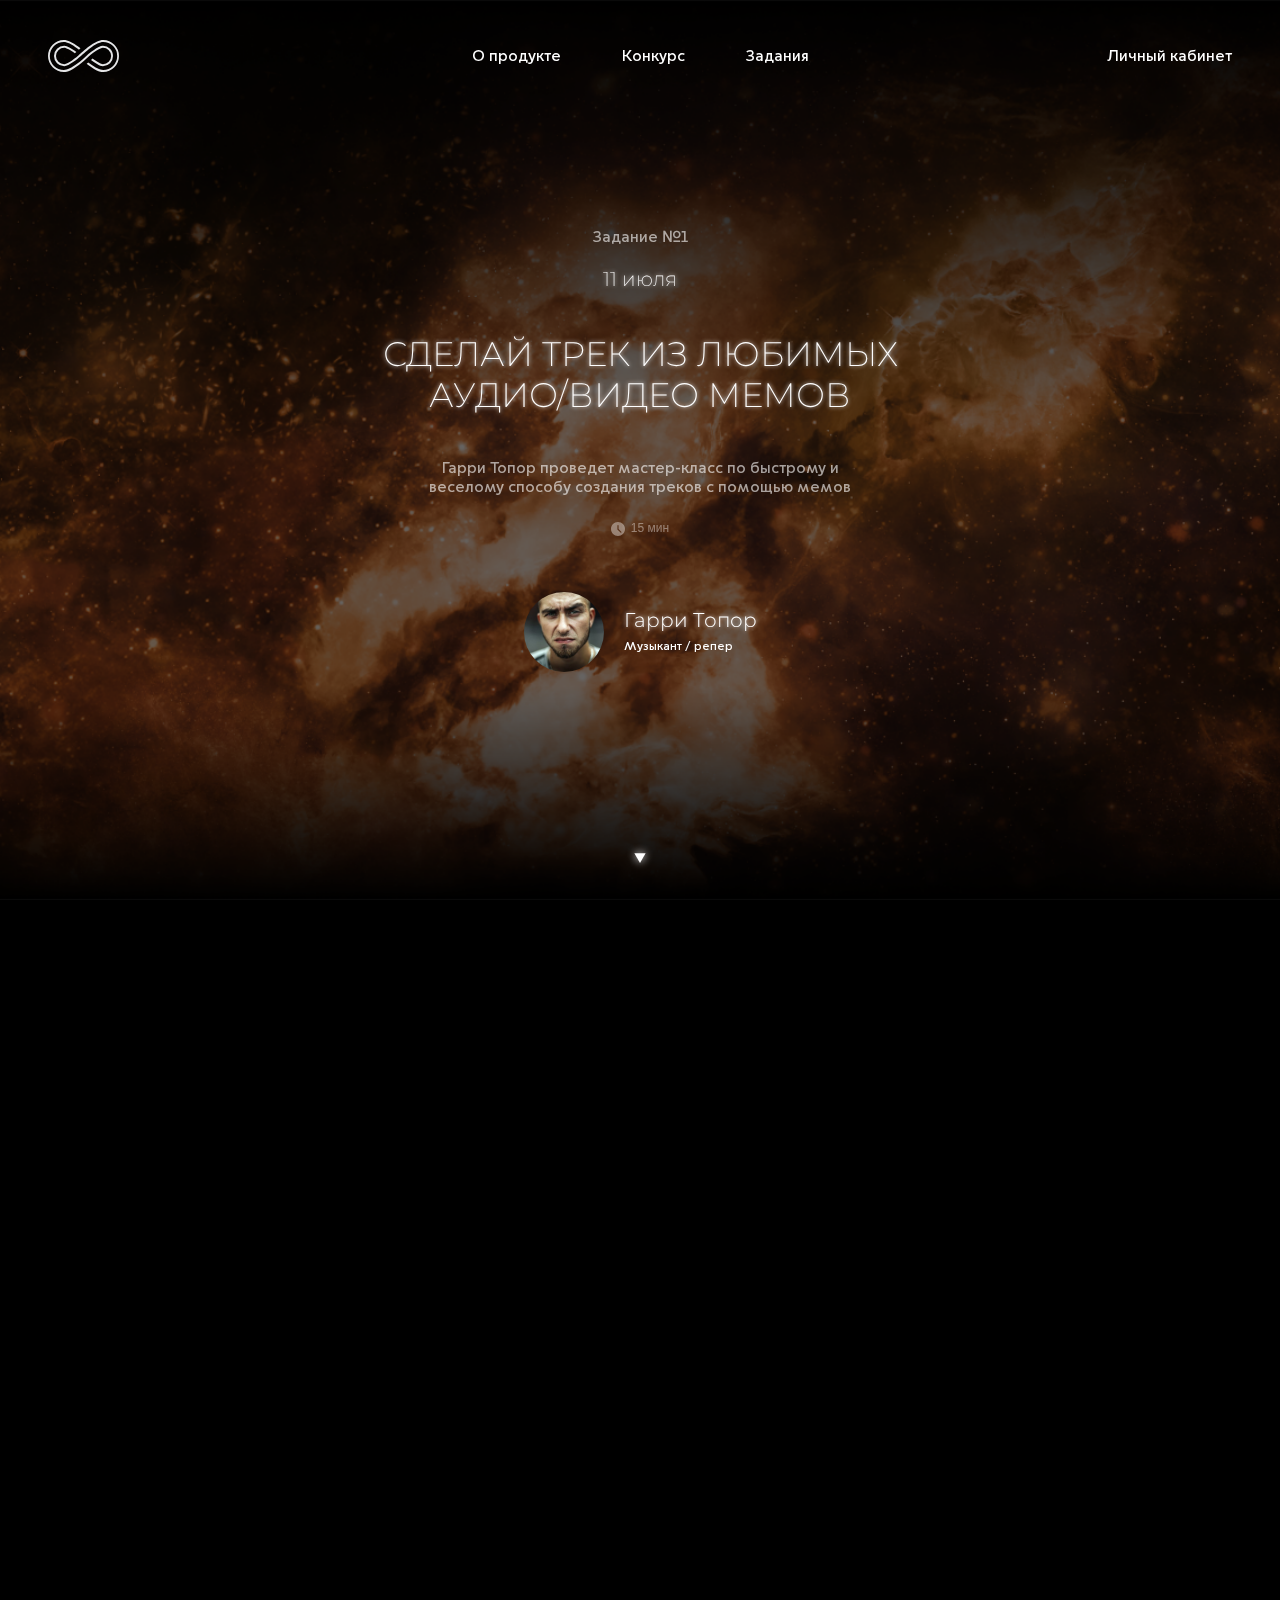
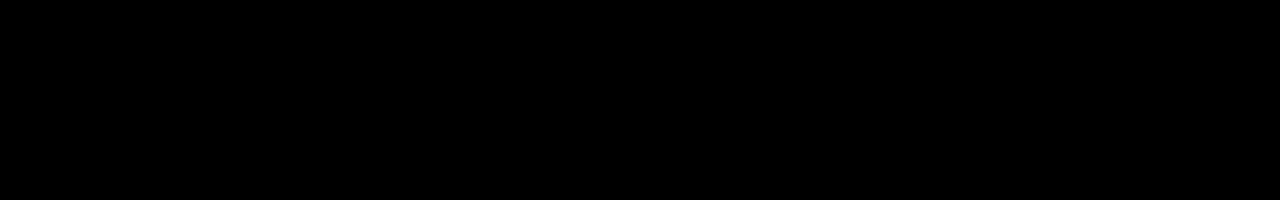
==== commit 515985d0: "update" ====
--- a/task.html
+++ b/task.html
@@ -1 +1 @@
-<!DOCTYPE html><html lang="ru"><head><meta charset="utf-8"><title>Task page</title><meta name="viewport" content="width=device-width,initial-scale=1,shrink-to-fit=no"><meta name="description" content=""><meta name="keywords" content=""><meta name="format-detection" content="telephone=no"><link rel="stylesheet" href="https://fonts.googleapis.com/css?family=Montserrat:200,300"><link rel="stylesheet" href="css/application.css"><link rel="apple-touch-icon" sizes="180x180" href="static/apple-touch-icon.png"><link rel="icon" type="image/png" sizes="32x32" href="static/favicon-32x32.png"><link rel="icon" type="image/png" sizes="16x16" href="static/favicon-16x16.png"><link rel="manifest" href="static/site.webmanifest"><link rel="mask-icon" href="static/safari-pinned-tab.svg" color="#ff951e"><meta name="msapplication-TileColor" content="#da532c"><meta name="theme-color" content="#dcd9d9"></head><body><main><div class="task-page js-fullpage-wrapper"><div class="section"><h3>first section</h3></div><div class="section"><div class="main-page__task" style="background-image: url(&quot;img/main-task-orange.png&quot;)"><div class="container"><div class="main-page__section-title">Другие задания</div><div class="main-page__task-list"><div class="task-card"><a href="task.html">Нарисовать космического носорога</a><div class="task-card__col"><span class="task-card__order">Задание 1</span><span class="task-card__date">11 июня</span></div><div class="task-card__col"><div class="task-card__title">Нарисовать космического носорога</div><div class="task-card__duration"><svg class="icon icon-clock" role="img"><use xlink:href="img/svg/symbol/svg/sprite.symbol.svg#clock"></use></svg><span>15 мин</span></div></div></div><div class="task-card"><a href="task.html">Нарисовать космического носорога</a><div class="task-card__col"><span class="task-card__order">Задание 1</span><span class="task-card__date">11 июня</span></div><div class="task-card__col"><div class="task-card__title">Нарисовать космического носорога</div><div class="task-card__duration"><svg class="icon icon-clock" role="img"><use xlink:href="img/svg/symbol/svg/sprite.symbol.svg#clock"></use></svg><span>15 мин</span></div></div></div><div class="task-card"><a href="task.html">Нарисовать космического носорога</a><div class="task-card__col"><span class="task-card__order">Задание 1</span><span class="task-card__date">11 июня</span></div><div class="task-card__col"><div class="task-card__title">Нарисовать космического носорога</div><div class="task-card__duration"><svg class="icon icon-clock" role="img"><use xlink:href="img/svg/symbol/svg/sprite.symbol.svg#clock"></use></svg><span>15 мин</span></div></div></div><div class="task-card"><a href="task.html">Нарисовать космического носорога</a><div class="task-card__col"><span class="task-card__order">Задание 1</span><span class="task-card__date">11 июня</span></div><div class="task-card__col"><div class="task-card__title">Нарисовать космического носорога</div><div class="task-card__duration"><svg class="icon icon-clock" role="img"><use xlink:href="img/svg/symbol/svg/sprite.symbol.svg#clock"></use></svg><span>15 мин</span></div></div></div><div class="task-card"><a href="task.html">Нарисовать космического носорога</a><div class="task-card__col"><span class="task-card__order">Задание 1</span><span class="task-card__date">11 июня</span></div><div class="task-card__col"><div class="task-card__title">Нарисовать космического носорога</div><div class="task-card__duration"><svg class="icon icon-clock" role="img"><use xlink:href="img/svg/symbol/svg/sprite.symbol.svg#clock"></use></svg><span>15 мин</span></div></div></div></div></div></div></div></div></main><script src="js/app.js"></script></body></html>+<!DOCTYPE html><html lang="ru"><head><meta charset="utf-8"><title>Task page</title><meta name="viewport" content="width=device-width,initial-scale=1,shrink-to-fit=no"><meta name="description" content=""><meta name="keywords" content=""><meta name="format-detection" content="telephone=no"><link rel="stylesheet" href="https://fonts.googleapis.com/css?family=Montserrat:200,300"><link rel="stylesheet" href="css/application.css"><link rel="apple-touch-icon" sizes="180x180" href="static/apple-touch-icon.png"><link rel="icon" type="image/png" sizes="32x32" href="static/favicon-32x32.png"><link rel="icon" type="image/png" sizes="16x16" href="static/favicon-16x16.png"><link rel="manifest" href="static/site.webmanifest"><link rel="mask-icon" href="static/safari-pinned-tab.svg" color="#ff951e"><meta name="msapplication-TileColor" content="#da532c"><meta name="theme-color" content="#dcd9d9"></head><body><main><header class="header header_fixed"><a class="header__logo" href="index.html"><span class="visually-hidden">На главную</span> <svg class="icon icon-logo" role="img"><use xlink:href="img/svg/symbol/svg/sprite.symbol.svg#logo"></use></svg></a><nav class="header__menu"><ul><li><a href="#">О продукте</a></li><li><a href="#">Конкурс</a></li><li><a href="#">Задания</a></li></ul></nav><div class="header__account"><a href="#">Личный кабинет</a></div></header><div class="task-page js-fullpage-wrapper"><div class="section"><div class="task-page__main-section" style="background-image: url(&quot;img/task-bg-orange.png&quot;)"><div class="container"><div class="task-page__main-section-grid"><span class="task-page__number">Задание №1</span><span class="task-page__date">11 июля</span><h1 class="task-page__heading">Сделай трек из любимых аудио/видео мемов</h1><p class="task-page__deskription">Гарри Топор проведет мастер-класс по быстрому и веселому способу создания треков с помощью мемов</p><div class="task-card__duration"><svg class="icon icon-clock" role="img"><use xlink:href="img/svg/symbol/svg/sprite.symbol.svg#clock"></use></svg><span>15 мин</span></div><div class="task-page__author"><div class="task-page__author-pic"><img src="img/topor.png" alt="Гарри Топор" loading="lazy"></div><div class="task-page__author-name"><p>Гарри Топор</p><span>Музыкант / репер</span></div></div></div></div></div></div><div class="section"><div class="task-page__task" style="background-image: url(&quot;img/main-task-orange.png&quot;)"><div class="container"><div class="task-page__task-description"><h2 class="task-page__task-description-title">Задание</h2><p class="task-page__task-description-text">Гарри Топор — один из главных представителей питерского рэп-андерграунда, известный своей эмоциональной и агрессивной читкой. Гарри Топор рубит правду сплеча, в текстах всегда оставаясь честным со своей аудиторией. Неоднократный победитель главного рэп-баттла страны — Vesus.</p><div class="video-preview js-embed-video" data-videoid="cKlivtp7lCU"><img src="img/topor-video-preview.png" alt="Гарри Топор" loading="lazy"><span class="video-preview__title">Мастер-класс</span> <svg class="icon icon-play" role="img"><use xlink:href="img/svg/symbol/svg/sprite.symbol.svg#play"></use></svg><p class="video-preview__description">Как создавать правильные биты</p></div><form class="task-page__upload js-task-upload" method="POST" action="" enctype="multipart/form-data"><label class="file-input js-file-input"><span>Загрузить работу</span> <input class="visually-hidden" type="file"></label></form></div><div class="main-page__section-title">Другие задания</div><div class="main-page__task-list"><div class="task-card"><a href="task.html">Нарисовать космического носорога</a><div class="task-card__col"><span class="task-card__order">Задание 1</span><span class="task-card__date">11 июня</span></div><div class="task-card__col"><div class="task-card__title">Нарисовать космического носорога</div><div class="task-card__duration"><svg class="icon icon-clock" role="img"><use xlink:href="img/svg/symbol/svg/sprite.symbol.svg#clock"></use></svg><span>15 мин</span></div></div></div><div class="task-card"><a href="task.html">Нарисовать космического носорога</a><div class="task-card__col"><span class="task-card__order">Задание 1</span><span class="task-card__date">11 июня</span></div><div class="task-card__col"><div class="task-card__title">Нарисовать космического носорога</div><div class="task-card__duration"><svg class="icon icon-clock" role="img"><use xlink:href="img/svg/symbol/svg/sprite.symbol.svg#clock"></use></svg><span>15 мин</span></div></div></div><div class="task-card"><a href="task.html">Нарисовать космического носорога</a><div class="task-card__col"><span class="task-card__order">Задание 1</span><span class="task-card__date">11 июня</span></div><div class="task-card__col"><div class="task-card__title">Нарисовать космического носорога</div><div class="task-card__duration"><svg class="icon icon-clock" role="img"><use xlink:href="img/svg/symbol/svg/sprite.symbol.svg#clock"></use></svg><span>15 мин</span></div></div></div><div class="task-card"><a href="task.html">Нарисовать космического носорога</a><div class="task-card__col"><span class="task-card__order">Задание 1</span><span class="task-card__date">11 июня</span></div><div class="task-card__col"><div class="task-card__title">Нарисовать космического носорога</div><div class="task-card__duration"><svg class="icon icon-clock" role="img"><use xlink:href="img/svg/symbol/svg/sprite.symbol.svg#clock"></use></svg><span>15 мин</span></div></div></div><div class="task-card"><a href="task.html">Нарисовать космического носорога</a><div class="task-card__col"><span class="task-card__order">Задание 1</span><span class="task-card__date">11 июня</span></div><div class="task-card__col"><div class="task-card__title">Нарисовать космического носорога</div><div class="task-card__duration"><svg class="icon icon-clock" role="img"><use xlink:href="img/svg/symbol/svg/sprite.symbol.svg#clock"></use></svg><span>15 мин</span></div></div></div></div></div></div></div></div></main><script src="js/app.js"></script></body></html>--- a/css/application.css
+++ b/css/application.css
@@ -1,4 +1,4 @@
-/*! normalize.css v8.0.1 | MIT License | github.com/necolas/normalize.css */html{line-height:1.15;-webkit-text-size-adjust:100%}body{margin:0}main{display:block}h1{font-size:2em;margin:0}hr{box-sizing:content-box;height:0;overflow:visible}pre{font-family:monospace,monospace;font-size:1em}a{background-color:transparent}abbr[title]{border-bottom:none;text-decoration:underline;-webkit-text-decoration:underline dotted;text-decoration:underline dotted}b,strong{font-weight:bolder}code,kbd,samp{font-family:monospace,monospace;font-size:1em}small{font-size:80%}sub,sup{font-size:75%;line-height:0;position:relative;vertical-align:baseline}sub{bottom:-.25em}sup{top:-.5em}img{border-style:none}button,input,optgroup,select,textarea{font-family:inherit;font-size:100%;line-height:1.15;margin:0}button,input{overflow:visible}button,select{text-transform:none}[type=button],[type=reset],[type=submit],button{-webkit-appearance:button}[type=button]::-moz-focus-inner,[type=reset]::-moz-focus-inner,[type=submit]::-moz-focus-inner,button::-moz-focus-inner{border-style:none;padding:0}[type=button]:-moz-focusring,[type=reset]:-moz-focusring,[type=submit]:-moz-focusring,button:-moz-focusring{outline:1px dotted ButtonText}fieldset{padding:.35em .75em .625em}legend{box-sizing:border-box;color:inherit;display:table;max-width:100%;padding:0;white-space:normal}progress{vertical-align:baseline}textarea{overflow:auto}[type=checkbox],[type=radio]{box-sizing:border-box;padding:0}[type=number]::-webkit-inner-spin-button,[type=number]::-webkit-outer-spin-button{height:auto}[type=search]{-webkit-appearance:textfield;outline-offset:-2px}[type=search]::-webkit-search-decoration{-webkit-appearance:none}::-webkit-file-upload-button{-webkit-appearance:button;font:inherit}details{display:block}summary{display:list-item}template{display:none}[hidden]{display:none}@font-face{font-family:MoscowSans;src:url(../fonts/Moscow_Sans.woff2) format("woff2"),url(../fonts/Moscow_Sans.woff) format("woff");font-style:normal;font-weight:300}*,::after,::before{margin:0;padding:0;box-sizing:border-box}html{font-size:62.5%;text-rendering:optimizeLegibility;-webkit-font-smoothing:antialiased;-moz-osx-font-smoothing:grayscale;scroll-behavior:smooth}html.mod_flexboxtweener{height:100%}body{position:relative;display:flex;flex-direction:column;min-height:100vh;min-width:320px;background:#000;color:#fff;font-family:-apple-system,BlinkMacSystemFont,"Segoe UI",Roboto,Oxygen,Ubuntu,Cantarell,"Fira Sans","Droid Sans","Helvetica Neue",sans-serif;font-weight:400}main{display:flex;flex-direction:column;flex:1}a{text-decoration:none;color:#369;transition:all .3s ease}a,button{cursor:pointer}button,input,select,textarea{-webkit-appearance:none;-moz-appearance:none;appearance:none;background:0 0;border:none;color:inherit;font-family:inherit}fieldset{margin:0;padding:0;border:none}select{border-radius:0}select::-ms-expand{display:none}textarea{resize:none}hr{border:none}iframe{border:none}img{max-width:100%}img[height],img[width]{max-width:none}figure{margin:0}ol,ul{list-style:none}small{font-size:1rem;line-height:1.5}svg{vertical-align:top;transition:all .3s ease}table{border-collapse:collapse;border-spacing:0}:disabled{cursor:not-allowed}.visually-hidden{position:absolute;clip:rect(0 0 0 0);width:1px;height:1px;margin:-1px}.no-overflow{height:100%;width:100%;overflow:hidden;position:fixed}.container{width:100%;margin-right:auto;margin-left:auto}@media all and (max-width:679px){.container{max-width:100%}}@media all and (min-width:680px){.container{max-width:100%}}@media all and (min-width:984px){.container{max-width:984px}}@media all and (min-width:1200px){.container{max-width:1224px}}@media all and (min-width:1440px){.container{max-width:1440px}}@media all and (max-width:679px){.container{padding-right:1.6rem;padding-left:1.6rem}}@media all and (min-width:680px){.container{padding-right:1.6rem;padding-left:1.6rem}}@media all and (min-width:984px){.container{padding-right:2rem;padding-left:2rem}}@media all and (min-width:1200px){.container{padding-right:3.2rem;padding-left:3.2rem}}@media all and (min-width:1440px){.container{padding-right:12.5rem;padding-left:12.5rem}}.hidden{display:none}.button{display:inline-block;padding:.5rem 1.5rem;background:#666;color:#fff;text-align:center}a.button{text-decoration:none}.button:disabled{opacity:.2}.button.button--block{display:block;width:100%}.input>input{display:block;width:100%;padding:.5rem .75rem;border:1px solid #ccc}.input>input::-webkit-input-placeholder{color:#ccc}.input>input::-moz-placeholder{color:#ccc}.input>input:-ms-input-placeholder{color:#ccc}.input>input:-moz-placeholder{color:#ccc}.input>input:disabled{opacity:.2}.input.input--invalid>input{border-color:red}.select{position:relative}.select__tag{display:block;width:100%;padding:.5rem 2.5rem .5rem .75rem;border:1px solid #ccc}.select__tag+.select__arrow{width:0;height:0;position:absolute;top:50%;right:1rem;transform:translateY(-50%);display:block;pointer-events:none;border-top:.4rem solid #999;border-right:.4rem solid transparent;border-left:.4rem solid transparent}.select__tag:disabled{opacity:.2}.select.select--invalid>.select__tag{border-color:red}.textarea>textarea{display:block;width:100%;padding:.5rem .75rem;border:1px solid #ccc}.textarea>textarea::-webkit-input-placeholder{color:#ccc}.textarea>textarea::-moz-placeholder{color:#ccc}.textarea>textarea:-ms-input-placeholder{color:#ccc}.textarea>textarea:-moz-placeholder{color:#ccc}.textarea>textarea:disabled{opacity:.2}.textarea.textarea--invalid>textarea{border-color:red}.checkbox{width:2rem;height:2rem;position:relative;display:inline-block;vertical-align:top}.checkbox__tag{width:100%;height:100%;position:absolute;top:0;left:0;z-index:2;opacity:0}.checkbox__tag+.checkbox__box{position:absolute;top:0;right:0;bottom:0;left:0;z-index:1;background:#fff;border:1px solid #ccc}.checkbox__tag+.checkbox__box::after{width:0;height:0;position:absolute;top:50%;left:50%;transform:translate(-50%,-50%);background:#000;content:"";transition:all .3s ease}.checkbox__tag:checked+.checkbox__box::after{width:1rem;height:1rem}.checkbox__tag:disabled+.checkbox__box{opacity:.2}.checkbox.checkbox--invalid>.checkbox__tag+.checkbox__box{border-color:red}.radio{width:2rem;height:2rem;position:relative;display:inline-block;vertical-align:top}.radio__tag{width:100%;height:100%;position:absolute;top:0;left:0;z-index:2;opacity:0}.radio__tag+.radio__box{position:absolute;top:0;right:0;bottom:0;left:0;z-index:1;background:#fff;border:1px solid #ccc;border-radius:50%}.radio__tag+.radio__box::after{width:0;height:0;position:absolute;top:50%;left:50%;transform:translate(-50%,-50%);background:#000;border-radius:50%;content:"";transition:all .3s ease}.radio__tag:checked+.radio__box::after{width:1rem;height:1rem}.radio__tag:disabled+.radio__box{opacity:.2}.radio.radio--invalid .radio__tag+.radio__box{border-color:red}.label.label--checkbox{position:relative;display:inline-block;padding-left:3rem}.label.label--checkbox .checkbox{position:absolute;top:0;left:0}.label.label--radio{position:relative;display:inline-block;padding-left:3rem}.label.label--radio .radio{position:absolute;top:0;left:0}.main-page{font-family:MoscowSans,sans-serif;font-weight:300;font-size:4rem;line-height:6rem;color:#fff}.main-page__main-title{font-family:Montserrat,sans-serif;font-weight:200;font-size:60px;line-height:73px;text-transform:uppercase;text-shadow:0 0 4px #fff;text-align:center}@media all and (max-width:680px){.main-page__main-title{font-size:4rem;line-height:4.8rem}}.main-page__section-title{font-family:Montserrat,sans-serif;font-style:normal;font-weight:300;font-size:34px;line-height:40px;text-align:center;text-shadow:0 0 4px #fff}.main-page__section-subtitle{font-weight:300;font-size:16px;line-height:170%;opacity:.6;text-align:center}.main-page__about-competition{background:url(../img/about-competition-bg-desktop.png);background-size:cover;background-position:center;padding:5rem 0}.main-page__about-competition-card{width:100%;margin:0 auto;max-width:106rem;padding:5rem;background:rgba(0,0,0,.6)}.main-page__about-competition-card+.main-page__about-competition-card{margin-top:5.5rem}@media all and (max-width:680px){.main-page__about-competition-card{padding:2.4rem 1.6rem}}.main-page__about-competition-authors,.main-page__about-competition-prizes{display:grid;grid-auto-flow:column;align-content:center;align-items:center;justify-items:center;grid-template-columns:repeat(4,1fr);margin:4.5rem 0}@media all and (max-width:984px){.main-page__about-competition-authors,.main-page__about-competition-prizes{grid-auto-flow:dense;gap:2.4rem 1.6rem;grid-template-columns:repeat(2,1fr)}}.main-page__about-competition-prizes{grid-template-columns:repeat(2,1fr);align-items:start;margin:6rem 0 2rem}@media all and (max-width:680px){.main-page__about-competition-prizes{grid-template-columns:1fr}}.main-page__about-competition-lead{font-family:MoscowSans,sans-serif;font-style:normal;font-weight:300;font-size:16px;line-height:170%}.main-page__author{display:grid;grid-auto-flow:row;gap:.8rem;justify-items:center}.main-page__author-name{font-family:MoscowSans,sans-serif;font-style:normal;font-weight:300;font-size:16px;line-height:170%}.main-page__author-pic{width:12rem;height:12rem;border-radius:50%;overflow:hidden;pointer-events:none}.main-page__author-pic>img{width:100%;height:100%;-o-object-fit:cover;object-fit:cover;-o-object-position:center;object-position:center}.main-page__prize{display:grid;grid-auto-flow:row;gap:2.6rem;justify-items:center}@media all and (max-width:680px){.main-page__prize{gap:1.6rem}}.main-page__prize-pic{width:20rem;height:20rem;border:1px solid #fff;filter:drop-shadow(0 0 4px #fff);padding:2.2rem}.main-page__prize-pic_purple{border-color:#c227b9;filter:drop-shadow(0 0 4px #c227b9)}.main-page__prize-pic>img{width:100%;height:100%;-o-object-fit:contain;object-fit:contain}.main-page__prize-pic>.icon{filter:none;width:100%}.main-page__prize-description{font-family:MoscowSans,sans-serif;font-style:normal;font-weight:300;font-size:16px;line-height:19px;text-align:center;max-width:38.4rem}.main-page__tasks{padding-top:8rem}.main-page__task{background-size:cover;background-position:center}.main-page__task-grid{display:grid;grid-template-columns:43rem 1fr;grid-auto-rows:auto;grid-template-areas:'title title' 'subtitle subtitle' 'author media' 'content content';gap:0 3.6rem;padding-bottom:17.2rem;align-items:start}.main-page__task-grid .main-page__section-title{grid-area:title}.main-page__task-grid .main-page__section-subtitle{grid-area:subtitle;margin-bottom:7.5rem}.main-page__task-grid .author-card{grid-area:author}.main-page__task-grid .main-page__task-media{grid-area:media}.main-page__task-grid .main-page__task-list{grid-area:content;margin-top:7.5rem}@media all and (max-width:984px){.main-page__task-grid{grid-template-columns:1fr;grid-template-areas:'title' 'subtitle' 'media' 'author' 'content'}.main-page__task-grid .author-card{margin-top:4rem}}.main-page__task-list{display:grid;grid-auto-flow:row;gap:2rem}.tabs{display:grid;grid-auto-flow:column;grid-auto-columns:-webkit-max-content;grid-auto-columns:max-content;gap:0 5.6rem;justify-content:center;padding:0 2.4rem;margin:1rem 0 10rem}@media all and (max-width:680px){.tabs{width:auto;justify-content:start;overflow-x:scroll;margin:1rem -1.6rem 10rem;gap:0 2.4rem;-ms-overflow-style:none;scrollbar-width:none}.tabs::-webkit-scrollbar{display:none}.tabs:after{content:'';display:block;width:.1px}}.tabs__tab{transition:all .3s ease;font-family:MoscowSans,sans-serif;font-style:normal;font-weight:300;font-size:16px;line-height:170%;border-bottom:1px solid transparent;padding-bottom:.8rem;filter:drop-shadow(0 0 0 transparent)}.tabs__tab.active{color:#00ad68;border-color:#00ad68;filter:drop-shadow(0 0 4px #00ad68)}.author-card{display:grid;grid-template-columns:12rem 1fr;grid-auto-rows:auto;grid-template-areas:"img name" "text text";gap:1rem 2.5rem}.author-card__pic{grid-area:img;width:12rem;height:12rem;border-radius:50%;overflow:hidden;pointer-events:none}.author-card__pic>img{width:100%;height:100%;-o-object-fit:cover;object-fit:cover;-o-object-position:center;object-position:center}.author-card__name{grid-area:name;align-self:center;display:grid;grid-auto-flow:row}.author-card__name>p{font-family:Montserrat,sans-serif;font-style:normal;font-weight:300;font-size:3.4rem;line-height:4rem;text-shadow:0 0 4px #fff;margin-bottom:.4rem}.author-card__name>span{font-family:MoscowSans,sans-serif;font-weight:300;font-size:16px;line-height:170%}.author-card__text{grid-area:text;font-family:MoscowSans,sans-serif;font-weight:300;font-size:16px;line-height:170%}.task-card{transition:background .3s ease;font-family:MoscowSans,sans-serif;font-weight:300;background-color:rgba(0,0,0,.4);display:grid;grid-auto-flow:column;grid-template-columns:18rem 1fr;gap:3.2rem;position:relative;padding:2rem 3.8rem;background-image:url("data:image/svg+xml,%3Csvg width='11' height='14' viewBox='0 0 11 14' fill='none' xmlns='http://www.w3.org/2000/svg'%3E%3Cpath d='M11 7L0.5 13.0622L0.500001 0.937822L11 7Z' fill='white'/%3E%3C/svg%3E%0A");background-repeat:no-repeat;background-position:center right 31px}.task-card:hover{background-color:rgba(0,0,0,.8)}@media all and (max-width:680px){.task-card{grid-auto-flow:row;grid-template-columns:1fr;background-image:none}}.task-card a[href]{position:absolute;top:0;bottom:0;right:0;left:0;font-size:0;line-height:0}.task-card__col{display:grid;grid-auto-flow:row;justify-content:start;gap:1.6rem}.task-card__order{font-size:12px;line-height:15px;opacity:.4}.task-card__date{font-size:3.4rem;line-height:4rem;text-shadow:0 0 4px #fff}.task-card__title{font-size:20px;line-height:24px}.task-card__duration{display:inline-grid;grid-auto-flow:column;grid-auto-columns:-webkit-max-content;grid-auto-columns:max-content;gap:.6rem;align-items:center;font-size:12px;line-height:15px;opacity:.4}.task-card__duration .icon{width:1.4rem;height:1.4rem}.video-preview{position:relative;border:1px solid rgba(255,255,255,.2);display:grid;grid-auto-flow:row;align-content:center;align-items:center;justify-content:center;justify-items:center;gap:2rem;cursor:pointer}@supports (aspect-ratio:700/346){.video-preview{aspect-ratio:16/9}}.video-preview img{pointer-events:none;transition:opacity .3s ease;position:absolute;left:0;top:0;width:100%;height:100%;-o-object-fit:cover;object-fit:cover;-o-object-position:center;object-position:center;z-index:0;opacity:.6}.video-preview:hover img{opacity:1}.video-preview iframe{position:absolute;left:0;top:0;width:100%;height:100%}.video-preview .icon{width:8.8rem;height:8.8rem;position:relative}.video-preview__title{font-family:MoscowSans,sans-serif;font-size:16px;line-height:170%;position:relative}.video-preview__description{font-family:Montserrat,sans-serif;font-weight:300;font-size:26px;line-height:32px;text-align:center;text-shadow:0 0 4px #fff;position:relative}/*!
+/*! normalize.css v8.0.1 | MIT License | github.com/necolas/normalize.css */html{line-height:1.15;-webkit-text-size-adjust:100%}body{margin:0}main{display:block}h1{font-size:2em;margin:0}hr{box-sizing:content-box;height:0;overflow:visible}pre{font-family:monospace,monospace;font-size:1em}a{background-color:transparent}abbr[title]{border-bottom:none;text-decoration:underline;-webkit-text-decoration:underline dotted;text-decoration:underline dotted}b,strong{font-weight:bolder}code,kbd,samp{font-family:monospace,monospace;font-size:1em}small{font-size:80%}sub,sup{font-size:75%;line-height:0;position:relative;vertical-align:baseline}sub{bottom:-.25em}sup{top:-.5em}img{border-style:none}button,input,optgroup,select,textarea{font-family:inherit;font-size:100%;line-height:1.15;margin:0}button,input{overflow:visible}button,select{text-transform:none}[type=button],[type=reset],[type=submit],button{-webkit-appearance:button}[type=button]::-moz-focus-inner,[type=reset]::-moz-focus-inner,[type=submit]::-moz-focus-inner,button::-moz-focus-inner{border-style:none;padding:0}[type=button]:-moz-focusring,[type=reset]:-moz-focusring,[type=submit]:-moz-focusring,button:-moz-focusring{outline:1px dotted ButtonText}fieldset{padding:.35em .75em .625em}legend{box-sizing:border-box;color:inherit;display:table;max-width:100%;padding:0;white-space:normal}progress{vertical-align:baseline}textarea{overflow:auto}[type=checkbox],[type=radio]{box-sizing:border-box;padding:0}[type=number]::-webkit-inner-spin-button,[type=number]::-webkit-outer-spin-button{height:auto}[type=search]{-webkit-appearance:textfield;outline-offset:-2px}[type=search]::-webkit-search-decoration{-webkit-appearance:none}::-webkit-file-upload-button{-webkit-appearance:button;font:inherit}details{display:block}summary{display:list-item}template{display:none}[hidden]{display:none}@font-face{font-family:MoscowSans;src:url(../fonts/Moscow_Sans.woff2) format("woff2"),url(../fonts/Moscow_Sans.woff) format("woff");font-style:normal;font-weight:300}*,::after,::before{margin:0;padding:0;box-sizing:border-box}html{font-size:62.5%;text-rendering:optimizeLegibility;-webkit-font-smoothing:antialiased;-moz-osx-font-smoothing:grayscale;scroll-behavior:smooth}html.mod_flexboxtweener{height:100%}body{position:relative;display:flex;flex-direction:column;min-height:100vh;min-width:320px;background:#000;color:#fff;font-family:-apple-system,BlinkMacSystemFont,"Segoe UI",Roboto,Oxygen,Ubuntu,Cantarell,"Fira Sans","Droid Sans","Helvetica Neue",sans-serif;font-weight:400}main{display:flex;flex-direction:column;flex:1}a{text-decoration:none;color:#369;transition:all .3s ease}a,button{cursor:pointer}button,input,select,textarea{-webkit-appearance:none;-moz-appearance:none;appearance:none;background:0 0;border:none;color:inherit;font-family:inherit}fieldset{margin:0;padding:0;border:none}select{border-radius:0}select::-ms-expand{display:none}textarea{resize:none}hr{border:none}iframe{border:none}img{max-width:100%}img[height],img[width]{max-width:none}figure{margin:0}ol,ul{list-style:none}small{font-size:1rem;line-height:1.5}svg{vertical-align:top;transition:all .3s ease}table{border-collapse:collapse;border-spacing:0}:disabled{cursor:not-allowed}.visually-hidden{position:absolute;clip:rect(0 0 0 0);width:1px;height:1px;margin:-1px}.no-overflow{height:100%;width:100%;overflow:hidden;position:fixed}.container{width:100%;margin-right:auto;margin-left:auto}@media all and (max-width:679px){.container{max-width:100%}}@media all and (min-width:680px){.container{max-width:100%}}@media all and (min-width:984px){.container{max-width:984px}}@media all and (min-width:1200px){.container{max-width:1224px}}@media all and (min-width:1440px){.container{max-width:1440px}}@media all and (max-width:679px){.container{padding-right:1.6rem;padding-left:1.6rem}}@media all and (min-width:680px){.container{padding-right:1.6rem;padding-left:1.6rem}}@media all and (min-width:984px){.container{padding-right:2rem;padding-left:2rem}}@media all and (min-width:1200px){.container{padding-right:3.2rem;padding-left:3.2rem}}@media all and (min-width:1440px){.container{padding-right:12.5rem;padding-left:12.5rem}}.hidden{display:none}.button{display:inline-block;padding:.5rem 1.5rem;background:#666;color:#fff;text-align:center}a.button{text-decoration:none}.button:disabled{opacity:.2}.button.button--block{display:block;width:100%}.input>input{display:block;width:100%;padding:.5rem .75rem;border:1px solid #ccc}.input>input::-webkit-input-placeholder{color:#ccc}.input>input::-moz-placeholder{color:#ccc}.input>input:-ms-input-placeholder{color:#ccc}.input>input:-moz-placeholder{color:#ccc}.input>input:disabled{opacity:.2}.input.input--invalid>input{border-color:red}.select{position:relative}.select__tag{display:block;width:100%;padding:.5rem 2.5rem .5rem .75rem;border:1px solid #ccc}.select__tag+.select__arrow{width:0;height:0;position:absolute;top:50%;right:1rem;transform:translateY(-50%);display:block;pointer-events:none;border-top:.4rem solid #999;border-right:.4rem solid transparent;border-left:.4rem solid transparent}.select__tag:disabled{opacity:.2}.select.select--invalid>.select__tag{border-color:red}.textarea>textarea{display:block;width:100%;padding:.5rem .75rem;border:1px solid #ccc}.textarea>textarea::-webkit-input-placeholder{color:#ccc}.textarea>textarea::-moz-placeholder{color:#ccc}.textarea>textarea:-ms-input-placeholder{color:#ccc}.textarea>textarea:-moz-placeholder{color:#ccc}.textarea>textarea:disabled{opacity:.2}.textarea.textarea--invalid>textarea{border-color:red}.checkbox{width:2rem;height:2rem;position:relative;display:inline-block;vertical-align:top}.checkbox__tag{width:100%;height:100%;position:absolute;top:0;left:0;z-index:2;opacity:0}.checkbox__tag+.checkbox__box{position:absolute;top:0;right:0;bottom:0;left:0;z-index:1;background:#fff;border:1px solid #ccc}.checkbox__tag+.checkbox__box::after{width:0;height:0;position:absolute;top:50%;left:50%;transform:translate(-50%,-50%);background:#000;content:"";transition:all .3s ease}.checkbox__tag:checked+.checkbox__box::after{width:1rem;height:1rem}.checkbox__tag:disabled+.checkbox__box{opacity:.2}.checkbox.checkbox--invalid>.checkbox__tag+.checkbox__box{border-color:red}.radio{width:2rem;height:2rem;position:relative;display:inline-block;vertical-align:top}.radio__tag{width:100%;height:100%;position:absolute;top:0;left:0;z-index:2;opacity:0}.radio__tag+.radio__box{position:absolute;top:0;right:0;bottom:0;left:0;z-index:1;background:#fff;border:1px solid #ccc;border-radius:50%}.radio__tag+.radio__box::after{width:0;height:0;position:absolute;top:50%;left:50%;transform:translate(-50%,-50%);background:#000;border-radius:50%;content:"";transition:all .3s ease}.radio__tag:checked+.radio__box::after{width:1rem;height:1rem}.radio__tag:disabled+.radio__box{opacity:.2}.radio.radio--invalid .radio__tag+.radio__box{border-color:red}.label.label--checkbox{position:relative;display:inline-block;padding-left:3rem}.label.label--checkbox .checkbox{position:absolute;top:0;left:0}.label.label--radio{position:relative;display:inline-block;padding-left:3rem}.label.label--radio .radio{position:absolute;top:0;left:0}.header{display:grid;grid-auto-flow:column;grid-template-columns:14rem 1fr 14rem;padding:4rem 4.8rem 0;align-items:center}.header_fixed{position:fixed;top:0;left:0;right:0;z-index:2}.header__logo{justify-self:start}.header__logo .icon{width:71px;height:32px;fill:#e4e5e6}.header__logo:hover{fill:#00ad68}.header__menu{justify-self:center}.header__menu ul{display:grid;grid-auto-flow:column;grid-auto-columns:-webkit-max-content;grid-auto-columns:max-content;gap:6rem}.header__menu a{font-family:MoscowSans,sans-serif;font-weight:300;font-size:16px;line-height:19px;color:#fff}.header__menu a:hover{color:#00ad68}.header__account{justify-self:end}.header__account a{font-family:MoscowSans,sans-serif;font-weight:300;font-size:16px;line-height:19px;color:#fff}@media all and (max-width:680px){.header{grid-template-columns:auto 1fr;padding:1.6rem 1.6rem;-webkit-backdrop-filter:blur(2px);backdrop-filter:blur(2px)}.header__menu{display:none}}.main-page{font-family:MoscowSans,sans-serif;font-weight:300;font-size:4rem;line-height:6rem;color:#fff}.main-page__main-title{font-family:Montserrat,sans-serif;font-weight:200;font-size:60px;line-height:73px;text-transform:uppercase;text-shadow:0 0 4px #fff;text-align:center}@media all and (max-width:680px){.main-page__main-title{font-size:4rem;line-height:4.8rem}}.main-page__section-title{font-family:Montserrat,sans-serif;font-style:normal;font-weight:300;font-size:34px;line-height:40px;text-align:center;text-shadow:0 0 4px #fff}.main-page__section-subtitle{font-weight:300;font-size:16px;line-height:170%;opacity:.6;text-align:center}.main-page__about-competition{background:url(../img/about-competition-bg-desktop.png);background-size:cover;background-position:center;padding:5rem 0}.main-page__about-competition-card{width:100%;margin:0 auto;max-width:106rem;padding:5rem;background:rgba(0,0,0,.6)}.main-page__about-competition-card+.main-page__about-competition-card{margin-top:5.5rem}@media all and (max-width:680px){.main-page__about-competition-card{padding:2.4rem 1.6rem}}.main-page__about-competition-authors,.main-page__about-competition-prizes{display:grid;grid-auto-flow:column;align-content:center;align-items:center;justify-items:center;grid-template-columns:repeat(4,1fr);margin:4.5rem 0}@media all and (max-width:984px){.main-page__about-competition-authors,.main-page__about-competition-prizes{grid-auto-flow:dense;gap:2.4rem 1.6rem;grid-template-columns:repeat(2,1fr)}}.main-page__about-competition-prizes{grid-template-columns:repeat(2,1fr);align-items:start;margin:6rem 0 2rem}@media all and (max-width:680px){.main-page__about-competition-prizes{grid-template-columns:1fr}}.main-page__about-competition-lead{font-family:MoscowSans,sans-serif;font-style:normal;font-weight:300;font-size:16px;line-height:170%}.main-page__author{display:grid;grid-auto-flow:row;gap:.8rem;justify-items:center}.main-page__author-name{font-family:MoscowSans,sans-serif;font-style:normal;font-weight:300;font-size:16px;line-height:170%}.main-page__author-pic{width:12rem;height:12rem;border-radius:50%;overflow:hidden;pointer-events:none}.main-page__author-pic>img{width:100%;height:100%;-o-object-fit:cover;object-fit:cover;-o-object-position:center;object-position:center}.main-page__prize{display:grid;grid-auto-flow:row;gap:2.6rem;justify-items:center}@media all and (max-width:680px){.main-page__prize{gap:1.6rem}}.main-page__prize-pic{width:20rem;height:20rem;border:1px solid #fff;filter:drop-shadow(0 0 4px #fff);padding:2.2rem}.main-page__prize-pic_purple{border-color:#c227b9;filter:drop-shadow(0 0 4px #c227b9)}.main-page__prize-pic>img{width:100%;height:100%;-o-object-fit:contain;object-fit:contain}.main-page__prize-pic>.icon{filter:none;width:100%}.main-page__prize-description{font-family:MoscowSans,sans-serif;font-style:normal;font-weight:300;font-size:16px;line-height:19px;text-align:center;max-width:38.4rem}.main-page__tasks{padding-top:8rem}.main-page__task{background-size:cover;background-position:center}.main-page__task-grid{display:grid;grid-template-columns:43rem 1fr;grid-auto-rows:auto;grid-template-areas:'title title' 'subtitle subtitle' 'author media' 'content content';gap:0 3.6rem;padding-bottom:17.2rem;align-items:start}.main-page__task-grid .main-page__section-title{grid-area:title}.main-page__task-grid .main-page__section-subtitle{grid-area:subtitle;margin-bottom:7.5rem}.main-page__task-grid .author-card{grid-area:author}.main-page__task-grid .main-page__task-media{grid-area:media}.main-page__task-grid .main-page__task-list{grid-area:content;margin-top:7.5rem}@media all and (max-width:984px){.main-page__task-grid{grid-template-columns:1fr;grid-template-areas:'title' 'subtitle' 'media' 'author' 'content'}.main-page__task-grid .author-card{margin-top:4rem}}.main-page__task-list{display:grid;grid-auto-flow:row;gap:2rem}.tabs{display:grid;grid-auto-flow:column;grid-auto-columns:-webkit-max-content;grid-auto-columns:max-content;gap:0 5.6rem;justify-content:center;padding:0 2.4rem;margin:1rem 0 10rem}@media all and (max-width:680px){.tabs{width:auto;justify-content:start;overflow-x:scroll;margin:1rem -1.6rem 10rem;gap:0 2.4rem;-ms-overflow-style:none;scrollbar-width:none}.tabs::-webkit-scrollbar{display:none}.tabs:after{content:'';display:block;width:.1px}}.tabs__tab{transition:all .3s ease;font-family:MoscowSans,sans-serif;font-style:normal;font-weight:300;font-size:16px;line-height:170%;border-bottom:1px solid transparent;padding-bottom:.8rem;filter:drop-shadow(0 0 0 transparent)}.tabs__tab.active{color:#00ad68;border-color:#00ad68;filter:drop-shadow(0 0 4px #00ad68)}.author-card{display:grid;grid-template-columns:12rem 1fr;grid-auto-rows:auto;grid-template-areas:"img name" "text text";gap:1rem 2.5rem}.author-card__pic{grid-area:img;width:12rem;height:12rem;border-radius:50%;overflow:hidden;pointer-events:none}.author-card__pic>img{width:100%;height:100%;-o-object-fit:cover;object-fit:cover;-o-object-position:center;object-position:center}.author-card__name{grid-area:name;align-self:center;display:grid;grid-auto-flow:row}.author-card__name>p{font-family:Montserrat,sans-serif;font-style:normal;font-weight:300;font-size:3.4rem;line-height:4rem;text-shadow:0 0 4px #fff;margin-bottom:.4rem}.author-card__name>span{font-family:MoscowSans,sans-serif;font-weight:300;font-size:16px;line-height:170%}.author-card__text{grid-area:text;font-family:MoscowSans,sans-serif;font-weight:300;font-size:16px;line-height:170%}.task-card{transition:background .3s ease;font-family:MoscowSans,sans-serif;font-weight:300;background-color:rgba(0,0,0,.4);display:grid;grid-auto-flow:column;grid-template-columns:18rem 1fr;gap:3.2rem;position:relative;padding:2rem 3.8rem;background-image:url("data:image/svg+xml,%3Csvg width='11' height='14' viewBox='0 0 11 14' fill='none' xmlns='http://www.w3.org/2000/svg'%3E%3Cpath d='M11 7L0.5 13.0622L0.500001 0.937822L11 7Z' fill='white'/%3E%3C/svg%3E%0A");background-repeat:no-repeat;background-position:center right 31px}.task-card:hover{background-color:rgba(0,0,0,.8)}@media all and (max-width:680px){.task-card{grid-auto-flow:row;grid-template-columns:1fr;background-image:none}}.task-card a[href]{position:absolute;top:0;bottom:0;right:0;left:0;font-size:0;line-height:0}.task-card__col{display:grid;grid-auto-flow:row;justify-content:start;gap:1.6rem}.task-card__order{font-size:12px;line-height:15px;opacity:.4}.task-card__date{font-size:3.4rem;line-height:4rem;text-shadow:0 0 4px #fff}.task-card__title{font-size:20px;line-height:24px}.task-card__duration{display:inline-grid;grid-auto-flow:column;grid-auto-columns:-webkit-max-content;grid-auto-columns:max-content;gap:.6rem;align-items:center;font-size:12px;line-height:15px;opacity:.4}.task-card__duration .icon{width:1.4rem;height:1.4rem}.video-preview{position:relative;border:1px solid rgba(255,255,255,.2);display:grid;grid-auto-flow:row;align-content:center;align-items:center;justify-content:center;justify-items:center;gap:2rem;cursor:pointer}@supports (aspect-ratio:700/346){.video-preview{aspect-ratio:16/9}}.video-preview img{pointer-events:none;transition:opacity .3s ease;position:absolute;left:0;top:0;width:100%;height:100%;-o-object-fit:cover;object-fit:cover;-o-object-position:center;object-position:center;z-index:0;opacity:.6}.video-preview:hover img{opacity:1}.video-preview iframe{position:absolute;left:0;top:0;width:100%;height:100%}.video-preview .icon{width:8.8rem;height:8.8rem;position:relative}.video-preview__title{font-family:MoscowSans,sans-serif;font-size:16px;line-height:170%;position:relative}.video-preview__description{font-family:Montserrat,sans-serif;font-weight:300;font-size:26px;line-height:32px;text-align:center;text-shadow:0 0 4px #fff;position:relative}@-webkit-keyframes mover{0%{transform:translate(-50%,0)}100%{transform:translate(-50%,-15px)}}@keyframes mover{0%{transform:translate(-50%,0)}100%{transform:translate(-50%,-15px)}}.task-page__main-section{background-size:cover;background-position:center center;height:100%}.task-page__main-section .container{height:100%}.task-page__main-section-grid{position:relative;display:grid;grid-auto-flow:row;align-content:center;justify-content:center;justify-items:center;height:100%}.task-page__main-section-grid::after{background-image:url("data:image/svg+xml,%3Csvg width='21' height='18' viewBox='0 0 21 18' fill='none' xmlns='http://www.w3.org/2000/svg'%3E%3Cpath d='M10.5 14L4.87084 4.25L16.1292 4.25L10.5 14Z' fill='white'/%3E%3C/svg%3E%0A");background-repeat:no-repeat;width:21px;height:18px;content:'';position:absolute;left:50%;transform:translateX(-50%);bottom:3.3rem;filter:drop-shadow(0 0 4px #fff);-webkit-animation:mover 1s infinite alternate;animation:mover 1s infinite alternate;pointer-events:none}.task-page__number{font-family:MoscowSans,sans-serif;font-weight:300;font-size:16px;line-height:19px;text-align:center;opacity:.6;margin-bottom:2rem}.task-page__date{font-family:Montserrat,sans-serif;font-style:normal;font-weight:200;font-size:20px;line-height:24px;text-align:center;text-shadow:0 0 4px #fff}.task-page__heading{font-family:Montserrat,sans-serif;font-weight:200;font-size:34px;line-height:41px;text-align:center;text-transform:uppercase;text-shadow:0 0 4px #fff;max-width:56rem;margin:4.3rem 0}.task-page__deskription{font-family:MoscowSans,sans-serif;font-weight:300;font-size:16px;line-height:19px;text-align:center;opacity:.6;max-width:43rem;margin-bottom:2.4rem}.task-page__author{display:grid;grid-auto-flow:column;gap:2rem;align-items:center;margin-top:5.6rem}.task-page__author-pic{width:8rem;height:8rem;border-radius:50%;overflow:hidden;pointer-events:none}.task-page__author-pic>img{width:100%;height:100%;-o-object-fit:cover;object-fit:cover;-o-object-position:center;object-position:center}.task-page__author-name p{font-family:Montserrat,sans-serif;font-weight:300;font-size:20px;line-height:24px;text-shadow:0 0 4px #fff;margin-bottom:.4rem}.task-page__author-name span{font-family:MoscowSans,sans-serif;font-weight:300;font-size:12px;line-height:170%}.task-page__task{background-size:cover;background-position:bottom center;padding:11.6rem 0 19rem}.task-page__task .main-page__section-title{margin-bottom:6.8rem}.task-page__task-description{display:grid;grid-template-columns:42rem 1fr;grid-auto-rows:auto;gap:4.8rem;grid-template-areas:'title media' 'text media' 'upload upload';margin-bottom:12rem}.task-page__task-description .video-preview{grid-area:media}@media all and (max-width:984px){.task-page__task-description{grid-template-columns:1fr;gap:2.4rem;grid-template-areas:'title' 'text' 'media' 'upload'}}.task-page__task-description-title{font-family:Montserrat,sans-serif;font-style:normal;font-weight:300;font-size:34px;line-height:41px;text-shadow:0 0 4px #fff}.task-page__task-description-text{font-family:MoscowSans,sans-serif;font-weight:300;font-size:16px;line-height:170%;align-self:end}.task-page__upload{grid-area:upload}.file-input{cursor:pointer;transition:border .3s ease;display:block;font-family:Montserrat,sans-serif;font-weight:300;font-size:26px;line-height:32px;text-align:center;text-shadow:0 0 4px #fff;border:1px solid rgba(255,255,255,.4);padding:4.5rem 2rem;width:100%}.file-input:hover{border-color:rgba(255,255,255,.8)}/*!
  * fullPage 3.1.1
  * https://github.com/alvarotrigo/fullPage.js
  *
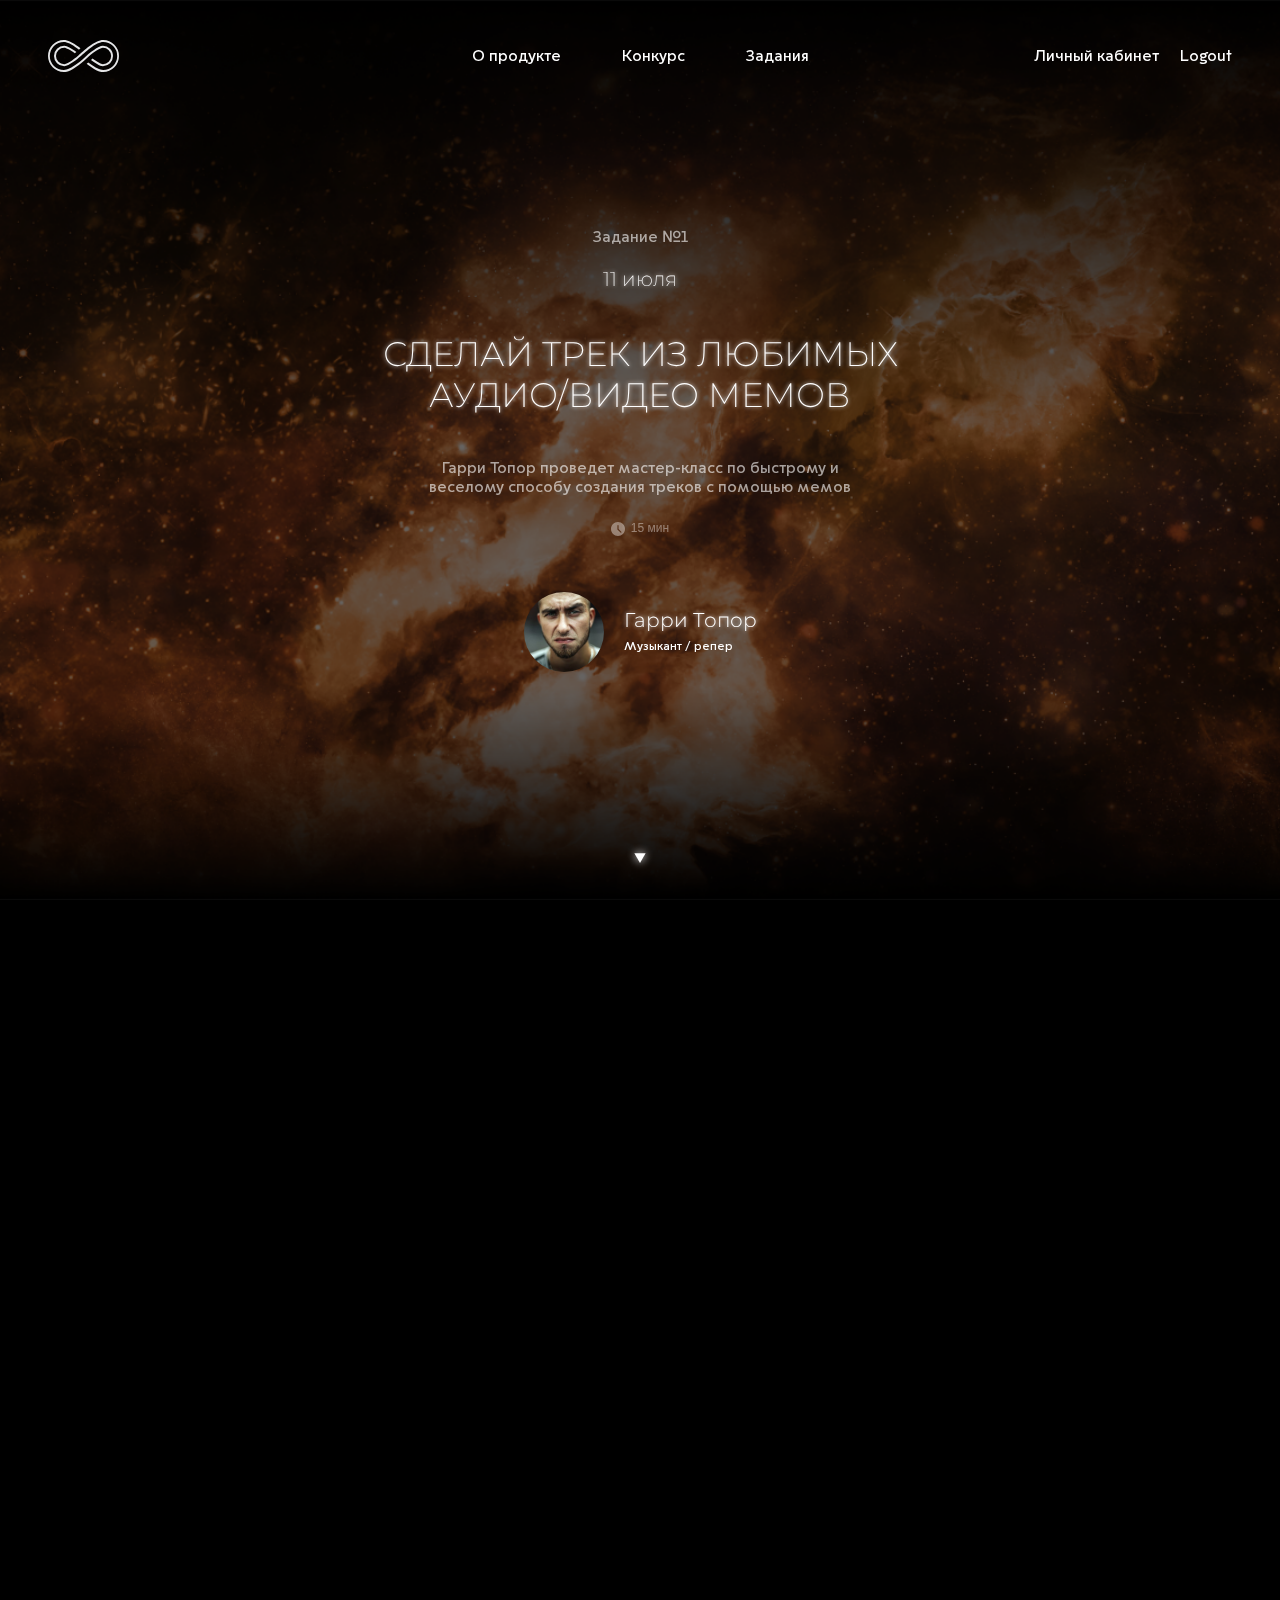
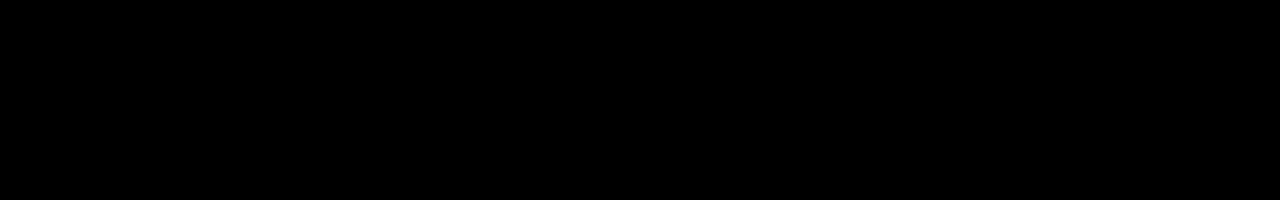
==== commit e17b3f1f: "update" ====
--- a/task.html
+++ b/task.html
@@ -1 +1 @@
-<!DOCTYPE html><html lang="ru"><head><meta charset="utf-8"><title>Task page</title><meta name="viewport" content="width=device-width,initial-scale=1,shrink-to-fit=no"><meta name="description" content=""><meta name="keywords" content=""><meta name="format-detection" content="telephone=no"><link rel="stylesheet" href="https://fonts.googleapis.com/css?family=Montserrat:200,300"><link rel="stylesheet" href="css/application.css"><link rel="apple-touch-icon" sizes="180x180" href="static/apple-touch-icon.png"><link rel="icon" type="image/png" sizes="32x32" href="static/favicon-32x32.png"><link rel="icon" type="image/png" sizes="16x16" href="static/favicon-16x16.png"><link rel="manifest" href="static/site.webmanifest"><link rel="mask-icon" href="static/safari-pinned-tab.svg" color="#ff951e"><meta name="msapplication-TileColor" content="#da532c"><meta name="theme-color" content="#dcd9d9"></head><body><main><header class="header header_fixed"><a class="header__logo" href="index.html"><span class="visually-hidden">На главную</span> <svg class="icon icon-logo" role="img"><use xlink:href="img/svg/symbol/svg/sprite.symbol.svg#logo"></use></svg></a><nav class="header__menu"><ul><li><a href="#">О продукте</a></li><li><a href="#">Конкурс</a></li><li><a href="#">Задания</a></li></ul></nav><div class="header__account"><a href="#">Личный кабинет</a></div></header><div class="task-page js-fullpage-wrapper"><div class="section"><div class="task-page__main-section" style="background-image: url(&quot;img/task-bg-orange.png&quot;)"><div class="container"><div class="task-page__main-section-grid"><span class="task-page__number">Задание №1</span><span class="task-page__date">11 июля</span><h1 class="task-page__heading">Сделай трек из любимых аудио/видео мемов</h1><p class="task-page__deskription">Гарри Топор проведет мастер-класс по быстрому и веселому способу создания треков с помощью мемов</p><div class="task-card__duration"><svg class="icon icon-clock" role="img"><use xlink:href="img/svg/symbol/svg/sprite.symbol.svg#clock"></use></svg><span>15 мин</span></div><div class="task-page__author"><div class="task-page__author-pic"><img src="img/topor.png" alt="Гарри Топор" loading="lazy"></div><div class="task-page__author-name"><p>Гарри Топор</p><span>Музыкант / репер</span></div></div></div></div></div></div><div class="section"><div class="task-page__task" style="background-image: url(&quot;img/main-task-orange.png&quot;)"><div class="container"><div class="task-page__task-description"><h2 class="task-page__task-description-title">Задание</h2><p class="task-page__task-description-text">Гарри Топор — один из главных представителей питерского рэп-андерграунда, известный своей эмоциональной и агрессивной читкой. Гарри Топор рубит правду сплеча, в текстах всегда оставаясь честным со своей аудиторией. Неоднократный победитель главного рэп-баттла страны — Vesus.</p><div class="video-preview js-embed-video" data-videoid="cKlivtp7lCU"><img src="img/topor-video-preview.png" alt="Гарри Топор" loading="lazy"><span class="video-preview__title">Мастер-класс</span> <svg class="icon icon-play" role="img"><use xlink:href="img/svg/symbol/svg/sprite.symbol.svg#play"></use></svg><p class="video-preview__description">Как создавать правильные биты</p></div><form class="task-page__upload js-task-upload" method="POST" action="" enctype="multipart/form-data"><label class="file-input js-file-input"><span>Загрузить работу</span> <input class="visually-hidden" type="file"></label></form></div><div class="main-page__section-title">Другие задания</div><div class="main-page__task-list"><div class="task-card"><a href="task.html">Нарисовать космического носорога</a><div class="task-card__col"><span class="task-card__order">Задание 1</span><span class="task-card__date">11 июня</span></div><div class="task-card__col"><div class="task-card__title">Нарисовать космического носорога</div><div class="task-card__duration"><svg class="icon icon-clock" role="img"><use xlink:href="img/svg/symbol/svg/sprite.symbol.svg#clock"></use></svg><span>15 мин</span></div></div></div><div class="task-card"><a href="task.html">Нарисовать космического носорога</a><div class="task-card__col"><span class="task-card__order">Задание 1</span><span class="task-card__date">11 июня</span></div><div class="task-card__col"><div class="task-card__title">Нарисовать космического носорога</div><div class="task-card__duration"><svg class="icon icon-clock" role="img"><use xlink:href="img/svg/symbol/svg/sprite.symbol.svg#clock"></use></svg><span>15 мин</span></div></div></div><div class="task-card"><a href="task.html">Нарисовать космического носорога</a><div class="task-card__col"><span class="task-card__order">Задание 1</span><span class="task-card__date">11 июня</span></div><div class="task-card__col"><div class="task-card__title">Нарисовать космического носорога</div><div class="task-card__duration"><svg class="icon icon-clock" role="img"><use xlink:href="img/svg/symbol/svg/sprite.symbol.svg#clock"></use></svg><span>15 мин</span></div></div></div><div class="task-card"><a href="task.html">Нарисовать космического носорога</a><div class="task-card__col"><span class="task-card__order">Задание 1</span><span class="task-card__date">11 июня</span></div><div class="task-card__col"><div class="task-card__title">Нарисовать космического носорога</div><div class="task-card__duration"><svg class="icon icon-clock" role="img"><use xlink:href="img/svg/symbol/svg/sprite.symbol.svg#clock"></use></svg><span>15 мин</span></div></div></div><div class="task-card"><a href="task.html">Нарисовать космического носорога</a><div class="task-card__col"><span class="task-card__order">Задание 1</span><span class="task-card__date">11 июня</span></div><div class="task-card__col"><div class="task-card__title">Нарисовать космического носорога</div><div class="task-card__duration"><svg class="icon icon-clock" role="img"><use xlink:href="img/svg/symbol/svg/sprite.symbol.svg#clock"></use></svg><span>15 мин</span></div></div></div></div></div></div></div></div></main><script src="js/app.js"></script></body></html>+<!DOCTYPE html><html lang="ru"><head><meta charset="utf-8"><title>Task page</title><meta name="viewport" content="width=device-width,initial-scale=1,shrink-to-fit=no"><meta name="description" content=""><meta name="keywords" content=""><meta name="format-detection" content="telephone=no"><link rel="stylesheet" href="https://fonts.googleapis.com/css?family=Montserrat:200,300"><link rel="stylesheet" href="css/application.css"><link rel="apple-touch-icon" sizes="180x180" href="static/apple-touch-icon.png"><link rel="icon" type="image/png" sizes="32x32" href="static/favicon-32x32.png"><link rel="icon" type="image/png" sizes="16x16" href="static/favicon-16x16.png"><link rel="manifest" href="static/site.webmanifest"><link rel="mask-icon" href="static/safari-pinned-tab.svg" color="#ff951e"><meta name="msapplication-TileColor" content="#da532c"><meta name="theme-color" content="#dcd9d9"></head><body><main><header class="header header_fixed"><a class="header__logo" href="index.html"><span class="visually-hidden">На главную</span> <svg class="icon icon-logo" role="img"><use xlink:href="img/svg/symbol/svg/sprite.symbol.svg#logo"></use></svg></a><nav class="header__menu"><ul><li><a href="#">О продукте</a></li><li><a href="#">Конкурс</a></li><li><a href="#">Задания</a></li></ul></nav><div class="header__account"><button data-micromodal-trigger="login">Личный кабинет</button><a href="#">Logout</a></div></header><div class="task-page js-fullpage-wrapper"><div class="section"><div class="task-page__main-section" style="background-image: url(&quot;img/task-bg-orange.png&quot;)"><div class="container"><div class="task-page__main-section-grid"><span class="task-page__number">Задание №1</span><span class="task-page__date">11 июля</span><h1 class="task-page__heading">Сделай трек из любимых аудио/видео мемов</h1><p class="task-page__deskription">Гарри Топор проведет мастер-класс по быстрому и веселому способу создания треков с помощью мемов</p><div class="task-card__duration"><svg class="icon icon-clock" role="img"><use xlink:href="img/svg/symbol/svg/sprite.symbol.svg#clock"></use></svg><span>15 мин</span></div><div class="task-page__author"><div class="task-page__author-pic"><img src="img/topor.png" alt="Гарри Топор" loading="lazy"></div><div class="task-page__author-name"><p>Гарри Топор</p><span>Музыкант / репер</span></div></div></div></div></div></div><div class="section"><div class="task-page__task" style="background-image: url(&quot;img/main-task-orange.png&quot;)"><div class="container"><div class="task-page__task-description"><h2 class="task-page__task-description-title">Задание</h2><p class="task-page__task-description-text">Гарри Топор — один из главных представителей питерского рэп-андерграунда, известный своей эмоциональной и агрессивной читкой. Гарри Топор рубит правду сплеча, в текстах всегда оставаясь честным со своей аудиторией. Неоднократный победитель главного рэп-баттла страны — Vesus.</p><div class="video-preview js-embed-video" data-videoid="cKlivtp7lCU"><img src="img/topor-video-preview.png" alt="Гарри Топор" loading="lazy"><span class="video-preview__title">Мастер-класс</span> <svg class="icon icon-play" role="img"><use xlink:href="img/svg/symbol/svg/sprite.symbol.svg#play"></use></svg><p class="video-preview__description">Как создавать правильные биты</p></div><form class="task-page__upload js-task-upload" method="POST" action="" enctype="multipart/form-data"><label class="file-input js-file-input"><span>Загрузить работу</span> <input class="visually-hidden" type="file"></label></form></div><div class="main-page__section-title">Другие задания</div><div class="main-page__task-list"><div class="task-card"><a href="task.html">Нарисовать космического носорога</a><div class="task-card__col"><span class="task-card__order">Задание 1</span><span class="task-card__date">11 июня</span></div><div class="task-card__col"><div class="task-card__title">Нарисовать космического носорога</div><div class="task-card__duration"><svg class="icon icon-clock" role="img"><use xlink:href="img/svg/symbol/svg/sprite.symbol.svg#clock"></use></svg><span>15 мин</span></div></div></div><div class="task-card"><a href="task.html">Нарисовать космического носорога</a><div class="task-card__col"><span class="task-card__order">Задание 1</span><span class="task-card__date">11 июня</span></div><div class="task-card__col"><div class="task-card__title">Нарисовать космического носорога</div><div class="task-card__duration"><svg class="icon icon-clock" role="img"><use xlink:href="img/svg/symbol/svg/sprite.symbol.svg#clock"></use></svg><span>15 мин</span></div></div></div><div class="task-card"><a href="task.html">Нарисовать космического носорога</a><div class="task-card__col"><span class="task-card__order">Задание 1</span><span class="task-card__date">11 июня</span></div><div class="task-card__col"><div class="task-card__title">Нарисовать космического носорога</div><div class="task-card__duration"><svg class="icon icon-clock" role="img"><use xlink:href="img/svg/symbol/svg/sprite.symbol.svg#clock"></use></svg><span>15 мин</span></div></div></div><div class="task-card"><a href="task.html">Нарисовать космического носорога</a><div class="task-card__col"><span class="task-card__order">Задание 1</span><span class="task-card__date">11 июня</span></div><div class="task-card__col"><div class="task-card__title">Нарисовать космического носорога</div><div class="task-card__duration"><svg class="icon icon-clock" role="img"><use xlink:href="img/svg/symbol/svg/sprite.symbol.svg#clock"></use></svg><span>15 мин</span></div></div></div><div class="task-card"><a href="task.html">Нарисовать космического носорога</a><div class="task-card__col"><span class="task-card__order">Задание 1</span><span class="task-card__date">11 июня</span></div><div class="task-card__col"><div class="task-card__title">Нарисовать космического носорога</div><div class="task-card__duration"><svg class="icon icon-clock" role="img"><use xlink:href="img/svg/symbol/svg/sprite.symbol.svg#clock"></use></svg><span>15 мин</span></div></div></div></div></div></div></div></div></main><div class="modal micromodal-slide" id="login" aria-hidden="true"><div class="modal__overlay" tabindex="-1" data-micromodal-close=""><div class="modal__container" role="dialog" aria-modal="true"><header class="modal__header"><button class="modal__close" aria-label="Close modal" data-micromodal-close=""></button></header><main class="modal__content"><div class="fb-login-button" data-width="" data-size="large" data-button-type="login_with" data-layout="default" data-auto-logout-link="false" data-use-continue-as="true"></div></main><footer class="modal__footer"><button class="modal__btn" data-micromodal-close="" aria-label="Close this dialog window">Close</button></footer></div></div></div><script src="js/app.js"></script><div id="fb-root"></div><script async="" defer="" crossorigin="anonymous" src="https://connect.facebook.net/ru_RU/sdk.js#xfbml=1&amp;version=v11.0" nonce="5xYeR4LB"></script></body></html>--- a/css/application.css
+++ b/css/application.css
@@ -1,4 +1,4 @@
-/*! normalize.css v8.0.1 | MIT License | github.com/necolas/normalize.css */html{line-height:1.15;-webkit-text-size-adjust:100%}body{margin:0}main{display:block}h1{font-size:2em;margin:0}hr{box-sizing:content-box;height:0;overflow:visible}pre{font-family:monospace,monospace;font-size:1em}a{background-color:transparent}abbr[title]{border-bottom:none;text-decoration:underline;-webkit-text-decoration:underline dotted;text-decoration:underline dotted}b,strong{font-weight:bolder}code,kbd,samp{font-family:monospace,monospace;font-size:1em}small{font-size:80%}sub,sup{font-size:75%;line-height:0;position:relative;vertical-align:baseline}sub{bottom:-.25em}sup{top:-.5em}img{border-style:none}button,input,optgroup,select,textarea{font-family:inherit;font-size:100%;line-height:1.15;margin:0}button,input{overflow:visible}button,select{text-transform:none}[type=button],[type=reset],[type=submit],button{-webkit-appearance:button}[type=button]::-moz-focus-inner,[type=reset]::-moz-focus-inner,[type=submit]::-moz-focus-inner,button::-moz-focus-inner{border-style:none;padding:0}[type=button]:-moz-focusring,[type=reset]:-moz-focusring,[type=submit]:-moz-focusring,button:-moz-focusring{outline:1px dotted ButtonText}fieldset{padding:.35em .75em .625em}legend{box-sizing:border-box;color:inherit;display:table;max-width:100%;padding:0;white-space:normal}progress{vertical-align:baseline}textarea{overflow:auto}[type=checkbox],[type=radio]{box-sizing:border-box;padding:0}[type=number]::-webkit-inner-spin-button,[type=number]::-webkit-outer-spin-button{height:auto}[type=search]{-webkit-appearance:textfield;outline-offset:-2px}[type=search]::-webkit-search-decoration{-webkit-appearance:none}::-webkit-file-upload-button{-webkit-appearance:button;font:inherit}details{display:block}summary{display:list-item}template{display:none}[hidden]{display:none}@font-face{font-family:MoscowSans;src:url(../fonts/Moscow_Sans.woff2) format("woff2"),url(../fonts/Moscow_Sans.woff) format("woff");font-style:normal;font-weight:300}*,::after,::before{margin:0;padding:0;box-sizing:border-box}html{font-size:62.5%;text-rendering:optimizeLegibility;-webkit-font-smoothing:antialiased;-moz-osx-font-smoothing:grayscale;scroll-behavior:smooth}html.mod_flexboxtweener{height:100%}body{position:relative;display:flex;flex-direction:column;min-height:100vh;min-width:320px;background:#000;color:#fff;font-family:-apple-system,BlinkMacSystemFont,"Segoe UI",Roboto,Oxygen,Ubuntu,Cantarell,"Fira Sans","Droid Sans","Helvetica Neue",sans-serif;font-weight:400}main{display:flex;flex-direction:column;flex:1}a{text-decoration:none;color:#369;transition:all .3s ease}a,button{cursor:pointer}button,input,select,textarea{-webkit-appearance:none;-moz-appearance:none;appearance:none;background:0 0;border:none;color:inherit;font-family:inherit}fieldset{margin:0;padding:0;border:none}select{border-radius:0}select::-ms-expand{display:none}textarea{resize:none}hr{border:none}iframe{border:none}img{max-width:100%}img[height],img[width]{max-width:none}figure{margin:0}ol,ul{list-style:none}small{font-size:1rem;line-height:1.5}svg{vertical-align:top;transition:all .3s ease}table{border-collapse:collapse;border-spacing:0}:disabled{cursor:not-allowed}.visually-hidden{position:absolute;clip:rect(0 0 0 0);width:1px;height:1px;margin:-1px}.no-overflow{height:100%;width:100%;overflow:hidden;position:fixed}.container{width:100%;margin-right:auto;margin-left:auto}@media all and (max-width:679px){.container{max-width:100%}}@media all and (min-width:680px){.container{max-width:100%}}@media all and (min-width:984px){.container{max-width:984px}}@media all and (min-width:1200px){.container{max-width:1224px}}@media all and (min-width:1440px){.container{max-width:1440px}}@media all and (max-width:679px){.container{padding-right:1.6rem;padding-left:1.6rem}}@media all and (min-width:680px){.container{padding-right:1.6rem;padding-left:1.6rem}}@media all and (min-width:984px){.container{padding-right:2rem;padding-left:2rem}}@media all and (min-width:1200px){.container{padding-right:3.2rem;padding-left:3.2rem}}@media all and (min-width:1440px){.container{padding-right:12.5rem;padding-left:12.5rem}}.hidden{display:none}.button{display:inline-block;padding:.5rem 1.5rem;background:#666;color:#fff;text-align:center}a.button{text-decoration:none}.button:disabled{opacity:.2}.button.button--block{display:block;width:100%}.input>input{display:block;width:100%;padding:.5rem .75rem;border:1px solid #ccc}.input>input::-webkit-input-placeholder{color:#ccc}.input>input::-moz-placeholder{color:#ccc}.input>input:-ms-input-placeholder{color:#ccc}.input>input:-moz-placeholder{color:#ccc}.input>input:disabled{opacity:.2}.input.input--invalid>input{border-color:red}.select{position:relative}.select__tag{display:block;width:100%;padding:.5rem 2.5rem .5rem .75rem;border:1px solid #ccc}.select__tag+.select__arrow{width:0;height:0;position:absolute;top:50%;right:1rem;transform:translateY(-50%);display:block;pointer-events:none;border-top:.4rem solid #999;border-right:.4rem solid transparent;border-left:.4rem solid transparent}.select__tag:disabled{opacity:.2}.select.select--invalid>.select__tag{border-color:red}.textarea>textarea{display:block;width:100%;padding:.5rem .75rem;border:1px solid #ccc}.textarea>textarea::-webkit-input-placeholder{color:#ccc}.textarea>textarea::-moz-placeholder{color:#ccc}.textarea>textarea:-ms-input-placeholder{color:#ccc}.textarea>textarea:-moz-placeholder{color:#ccc}.textarea>textarea:disabled{opacity:.2}.textarea.textarea--invalid>textarea{border-color:red}.checkbox{width:2rem;height:2rem;position:relative;display:inline-block;vertical-align:top}.checkbox__tag{width:100%;height:100%;position:absolute;top:0;left:0;z-index:2;opacity:0}.checkbox__tag+.checkbox__box{position:absolute;top:0;right:0;bottom:0;left:0;z-index:1;background:#fff;border:1px solid #ccc}.checkbox__tag+.checkbox__box::after{width:0;height:0;position:absolute;top:50%;left:50%;transform:translate(-50%,-50%);background:#000;content:"";transition:all .3s ease}.checkbox__tag:checked+.checkbox__box::after{width:1rem;height:1rem}.checkbox__tag:disabled+.checkbox__box{opacity:.2}.checkbox.checkbox--invalid>.checkbox__tag+.checkbox__box{border-color:red}.radio{width:2rem;height:2rem;position:relative;display:inline-block;vertical-align:top}.radio__tag{width:100%;height:100%;position:absolute;top:0;left:0;z-index:2;opacity:0}.radio__tag+.radio__box{position:absolute;top:0;right:0;bottom:0;left:0;z-index:1;background:#fff;border:1px solid #ccc;border-radius:50%}.radio__tag+.radio__box::after{width:0;height:0;position:absolute;top:50%;left:50%;transform:translate(-50%,-50%);background:#000;border-radius:50%;content:"";transition:all .3s ease}.radio__tag:checked+.radio__box::after{width:1rem;height:1rem}.radio__tag:disabled+.radio__box{opacity:.2}.radio.radio--invalid .radio__tag+.radio__box{border-color:red}.label.label--checkbox{position:relative;display:inline-block;padding-left:3rem}.label.label--checkbox .checkbox{position:absolute;top:0;left:0}.label.label--radio{position:relative;display:inline-block;padding-left:3rem}.label.label--radio .radio{position:absolute;top:0;left:0}.header{display:grid;grid-auto-flow:column;grid-template-columns:14rem 1fr 14rem;padding:4rem 4.8rem 0;align-items:center}.header_fixed{position:fixed;top:0;left:0;right:0;z-index:2}.header__logo{justify-self:start}.header__logo .icon{width:71px;height:32px;fill:#e4e5e6}.header__logo:hover{fill:#00ad68}.header__menu{justify-self:center}.header__menu ul{display:grid;grid-auto-flow:column;grid-auto-columns:-webkit-max-content;grid-auto-columns:max-content;gap:6rem}.header__menu a{font-family:MoscowSans,sans-serif;font-weight:300;font-size:16px;line-height:19px;color:#fff}.header__menu a:hover{color:#00ad68}.header__account{justify-self:end}.header__account a{font-family:MoscowSans,sans-serif;font-weight:300;font-size:16px;line-height:19px;color:#fff}@media all and (max-width:680px){.header{grid-template-columns:auto 1fr;padding:1.6rem 1.6rem;-webkit-backdrop-filter:blur(2px);backdrop-filter:blur(2px)}.header__menu{display:none}}.main-page{font-family:MoscowSans,sans-serif;font-weight:300;font-size:4rem;line-height:6rem;color:#fff}.main-page__main-title{font-family:Montserrat,sans-serif;font-weight:200;font-size:60px;line-height:73px;text-transform:uppercase;text-shadow:0 0 4px #fff;text-align:center}@media all and (max-width:680px){.main-page__main-title{font-size:4rem;line-height:4.8rem}}.main-page__section-title{font-family:Montserrat,sans-serif;font-style:normal;font-weight:300;font-size:34px;line-height:40px;text-align:center;text-shadow:0 0 4px #fff}.main-page__section-subtitle{font-weight:300;font-size:16px;line-height:170%;opacity:.6;text-align:center}.main-page__about-competition{background:url(../img/about-competition-bg-desktop.png);background-size:cover;background-position:center;padding:5rem 0}.main-page__about-competition-card{width:100%;margin:0 auto;max-width:106rem;padding:5rem;background:rgba(0,0,0,.6)}.main-page__about-competition-card+.main-page__about-competition-card{margin-top:5.5rem}@media all and (max-width:680px){.main-page__about-competition-card{padding:2.4rem 1.6rem}}.main-page__about-competition-authors,.main-page__about-competition-prizes{display:grid;grid-auto-flow:column;align-content:center;align-items:center;justify-items:center;grid-template-columns:repeat(4,1fr);margin:4.5rem 0}@media all and (max-width:984px){.main-page__about-competition-authors,.main-page__about-competition-prizes{grid-auto-flow:dense;gap:2.4rem 1.6rem;grid-template-columns:repeat(2,1fr)}}.main-page__about-competition-prizes{grid-template-columns:repeat(2,1fr);align-items:start;margin:6rem 0 2rem}@media all and (max-width:680px){.main-page__about-competition-prizes{grid-template-columns:1fr}}.main-page__about-competition-lead{font-family:MoscowSans,sans-serif;font-style:normal;font-weight:300;font-size:16px;line-height:170%}.main-page__author{display:grid;grid-auto-flow:row;gap:.8rem;justify-items:center}.main-page__author-name{font-family:MoscowSans,sans-serif;font-style:normal;font-weight:300;font-size:16px;line-height:170%}.main-page__author-pic{width:12rem;height:12rem;border-radius:50%;overflow:hidden;pointer-events:none}.main-page__author-pic>img{width:100%;height:100%;-o-object-fit:cover;object-fit:cover;-o-object-position:center;object-position:center}.main-page__prize{display:grid;grid-auto-flow:row;gap:2.6rem;justify-items:center}@media all and (max-width:680px){.main-page__prize{gap:1.6rem}}.main-page__prize-pic{width:20rem;height:20rem;border:1px solid #fff;filter:drop-shadow(0 0 4px #fff);padding:2.2rem}.main-page__prize-pic_purple{border-color:#c227b9;filter:drop-shadow(0 0 4px #c227b9)}.main-page__prize-pic>img{width:100%;height:100%;-o-object-fit:contain;object-fit:contain}.main-page__prize-pic>.icon{filter:none;width:100%}.main-page__prize-description{font-family:MoscowSans,sans-serif;font-style:normal;font-weight:300;font-size:16px;line-height:19px;text-align:center;max-width:38.4rem}.main-page__tasks{padding-top:8rem}.main-page__task{background-size:cover;background-position:center}.main-page__task-grid{display:grid;grid-template-columns:43rem 1fr;grid-auto-rows:auto;grid-template-areas:'title title' 'subtitle subtitle' 'author media' 'content content';gap:0 3.6rem;padding-bottom:17.2rem;align-items:start}.main-page__task-grid .main-page__section-title{grid-area:title}.main-page__task-grid .main-page__section-subtitle{grid-area:subtitle;margin-bottom:7.5rem}.main-page__task-grid .author-card{grid-area:author}.main-page__task-grid .main-page__task-media{grid-area:media}.main-page__task-grid .main-page__task-list{grid-area:content;margin-top:7.5rem}@media all and (max-width:984px){.main-page__task-grid{grid-template-columns:1fr;grid-template-areas:'title' 'subtitle' 'media' 'author' 'content'}.main-page__task-grid .author-card{margin-top:4rem}}.main-page__task-list{display:grid;grid-auto-flow:row;gap:2rem}.tabs{display:grid;grid-auto-flow:column;grid-auto-columns:-webkit-max-content;grid-auto-columns:max-content;gap:0 5.6rem;justify-content:center;padding:0 2.4rem;margin:1rem 0 10rem}@media all and (max-width:680px){.tabs{width:auto;justify-content:start;overflow-x:scroll;margin:1rem -1.6rem 10rem;gap:0 2.4rem;-ms-overflow-style:none;scrollbar-width:none}.tabs::-webkit-scrollbar{display:none}.tabs:after{content:'';display:block;width:.1px}}.tabs__tab{transition:all .3s ease;font-family:MoscowSans,sans-serif;font-style:normal;font-weight:300;font-size:16px;line-height:170%;border-bottom:1px solid transparent;padding-bottom:.8rem;filter:drop-shadow(0 0 0 transparent)}.tabs__tab.active{color:#00ad68;border-color:#00ad68;filter:drop-shadow(0 0 4px #00ad68)}.author-card{display:grid;grid-template-columns:12rem 1fr;grid-auto-rows:auto;grid-template-areas:"img name" "text text";gap:1rem 2.5rem}.author-card__pic{grid-area:img;width:12rem;height:12rem;border-radius:50%;overflow:hidden;pointer-events:none}.author-card__pic>img{width:100%;height:100%;-o-object-fit:cover;object-fit:cover;-o-object-position:center;object-position:center}.author-card__name{grid-area:name;align-self:center;display:grid;grid-auto-flow:row}.author-card__name>p{font-family:Montserrat,sans-serif;font-style:normal;font-weight:300;font-size:3.4rem;line-height:4rem;text-shadow:0 0 4px #fff;margin-bottom:.4rem}.author-card__name>span{font-family:MoscowSans,sans-serif;font-weight:300;font-size:16px;line-height:170%}.author-card__text{grid-area:text;font-family:MoscowSans,sans-serif;font-weight:300;font-size:16px;line-height:170%}.task-card{transition:background .3s ease;font-family:MoscowSans,sans-serif;font-weight:300;background-color:rgba(0,0,0,.4);display:grid;grid-auto-flow:column;grid-template-columns:18rem 1fr;gap:3.2rem;position:relative;padding:2rem 3.8rem;background-image:url("data:image/svg+xml,%3Csvg width='11' height='14' viewBox='0 0 11 14' fill='none' xmlns='http://www.w3.org/2000/svg'%3E%3Cpath d='M11 7L0.5 13.0622L0.500001 0.937822L11 7Z' fill='white'/%3E%3C/svg%3E%0A");background-repeat:no-repeat;background-position:center right 31px}.task-card:hover{background-color:rgba(0,0,0,.8)}@media all and (max-width:680px){.task-card{grid-auto-flow:row;grid-template-columns:1fr;background-image:none}}.task-card a[href]{position:absolute;top:0;bottom:0;right:0;left:0;font-size:0;line-height:0}.task-card__col{display:grid;grid-auto-flow:row;justify-content:start;gap:1.6rem}.task-card__order{font-size:12px;line-height:15px;opacity:.4}.task-card__date{font-size:3.4rem;line-height:4rem;text-shadow:0 0 4px #fff}.task-card__title{font-size:20px;line-height:24px}.task-card__duration{display:inline-grid;grid-auto-flow:column;grid-auto-columns:-webkit-max-content;grid-auto-columns:max-content;gap:.6rem;align-items:center;font-size:12px;line-height:15px;opacity:.4}.task-card__duration .icon{width:1.4rem;height:1.4rem}.video-preview{position:relative;border:1px solid rgba(255,255,255,.2);display:grid;grid-auto-flow:row;align-content:center;align-items:center;justify-content:center;justify-items:center;gap:2rem;cursor:pointer}@supports (aspect-ratio:700/346){.video-preview{aspect-ratio:16/9}}.video-preview img{pointer-events:none;transition:opacity .3s ease;position:absolute;left:0;top:0;width:100%;height:100%;-o-object-fit:cover;object-fit:cover;-o-object-position:center;object-position:center;z-index:0;opacity:.6}.video-preview:hover img{opacity:1}.video-preview iframe{position:absolute;left:0;top:0;width:100%;height:100%}.video-preview .icon{width:8.8rem;height:8.8rem;position:relative}.video-preview__title{font-family:MoscowSans,sans-serif;font-size:16px;line-height:170%;position:relative}.video-preview__description{font-family:Montserrat,sans-serif;font-weight:300;font-size:26px;line-height:32px;text-align:center;text-shadow:0 0 4px #fff;position:relative}@-webkit-keyframes mover{0%{transform:translate(-50%,0)}100%{transform:translate(-50%,-15px)}}@keyframes mover{0%{transform:translate(-50%,0)}100%{transform:translate(-50%,-15px)}}.task-page__main-section{background-size:cover;background-position:center center;height:100%}.task-page__main-section .container{height:100%}.task-page__main-section-grid{position:relative;display:grid;grid-auto-flow:row;align-content:center;justify-content:center;justify-items:center;height:100%}.task-page__main-section-grid::after{background-image:url("data:image/svg+xml,%3Csvg width='21' height='18' viewBox='0 0 21 18' fill='none' xmlns='http://www.w3.org/2000/svg'%3E%3Cpath d='M10.5 14L4.87084 4.25L16.1292 4.25L10.5 14Z' fill='white'/%3E%3C/svg%3E%0A");background-repeat:no-repeat;width:21px;height:18px;content:'';position:absolute;left:50%;transform:translateX(-50%);bottom:3.3rem;filter:drop-shadow(0 0 4px #fff);-webkit-animation:mover 1s infinite alternate;animation:mover 1s infinite alternate;pointer-events:none}.task-page__number{font-family:MoscowSans,sans-serif;font-weight:300;font-size:16px;line-height:19px;text-align:center;opacity:.6;margin-bottom:2rem}.task-page__date{font-family:Montserrat,sans-serif;font-style:normal;font-weight:200;font-size:20px;line-height:24px;text-align:center;text-shadow:0 0 4px #fff}.task-page__heading{font-family:Montserrat,sans-serif;font-weight:200;font-size:34px;line-height:41px;text-align:center;text-transform:uppercase;text-shadow:0 0 4px #fff;max-width:56rem;margin:4.3rem 0}.task-page__deskription{font-family:MoscowSans,sans-serif;font-weight:300;font-size:16px;line-height:19px;text-align:center;opacity:.6;max-width:43rem;margin-bottom:2.4rem}.task-page__author{display:grid;grid-auto-flow:column;gap:2rem;align-items:center;margin-top:5.6rem}.task-page__author-pic{width:8rem;height:8rem;border-radius:50%;overflow:hidden;pointer-events:none}.task-page__author-pic>img{width:100%;height:100%;-o-object-fit:cover;object-fit:cover;-o-object-position:center;object-position:center}.task-page__author-name p{font-family:Montserrat,sans-serif;font-weight:300;font-size:20px;line-height:24px;text-shadow:0 0 4px #fff;margin-bottom:.4rem}.task-page__author-name span{font-family:MoscowSans,sans-serif;font-weight:300;font-size:12px;line-height:170%}.task-page__task{background-size:cover;background-position:bottom center;padding:11.6rem 0 19rem}.task-page__task .main-page__section-title{margin-bottom:6.8rem}.task-page__task-description{display:grid;grid-template-columns:42rem 1fr;grid-auto-rows:auto;gap:4.8rem;grid-template-areas:'title media' 'text media' 'upload upload';margin-bottom:12rem}.task-page__task-description .video-preview{grid-area:media}@media all and (max-width:984px){.task-page__task-description{grid-template-columns:1fr;gap:2.4rem;grid-template-areas:'title' 'text' 'media' 'upload'}}.task-page__task-description-title{font-family:Montserrat,sans-serif;font-style:normal;font-weight:300;font-size:34px;line-height:41px;text-shadow:0 0 4px #fff}.task-page__task-description-text{font-family:MoscowSans,sans-serif;font-weight:300;font-size:16px;line-height:170%;align-self:end}.task-page__upload{grid-area:upload}.file-input{cursor:pointer;transition:border .3s ease;display:block;font-family:Montserrat,sans-serif;font-weight:300;font-size:26px;line-height:32px;text-align:center;text-shadow:0 0 4px #fff;border:1px solid rgba(255,255,255,.4);padding:4.5rem 2rem;width:100%}.file-input:hover{border-color:rgba(255,255,255,.8)}/*!
+/*! normalize.css v8.0.1 | MIT License | github.com/necolas/normalize.css */html{line-height:1.15;-webkit-text-size-adjust:100%}body{margin:0}main{display:block}h1{font-size:2em;margin:0}hr{box-sizing:content-box;height:0;overflow:visible}pre{font-family:monospace,monospace;font-size:1em}a{background-color:transparent}abbr[title]{border-bottom:none;text-decoration:underline;-webkit-text-decoration:underline dotted;text-decoration:underline dotted}b,strong{font-weight:bolder}code,kbd,samp{font-family:monospace,monospace;font-size:1em}small{font-size:80%}sub,sup{font-size:75%;line-height:0;position:relative;vertical-align:baseline}sub{bottom:-.25em}sup{top:-.5em}img{border-style:none}button,input,optgroup,select,textarea{font-family:inherit;font-size:100%;line-height:1.15;margin:0}button,input{overflow:visible}button,select{text-transform:none}[type=button],[type=reset],[type=submit],button{-webkit-appearance:button}[type=button]::-moz-focus-inner,[type=reset]::-moz-focus-inner,[type=submit]::-moz-focus-inner,button::-moz-focus-inner{border-style:none;padding:0}[type=button]:-moz-focusring,[type=reset]:-moz-focusring,[type=submit]:-moz-focusring,button:-moz-focusring{outline:1px dotted ButtonText}fieldset{padding:.35em .75em .625em}legend{box-sizing:border-box;color:inherit;display:table;max-width:100%;padding:0;white-space:normal}progress{vertical-align:baseline}textarea{overflow:auto}[type=checkbox],[type=radio]{box-sizing:border-box;padding:0}[type=number]::-webkit-inner-spin-button,[type=number]::-webkit-outer-spin-button{height:auto}[type=search]{-webkit-appearance:textfield;outline-offset:-2px}[type=search]::-webkit-search-decoration{-webkit-appearance:none}::-webkit-file-upload-button{-webkit-appearance:button;font:inherit}details{display:block}summary{display:list-item}template{display:none}[hidden]{display:none}@font-face{font-family:MoscowSans;src:url(../fonts/Moscow_Sans.woff2) format("woff2"),url(../fonts/Moscow_Sans.woff) format("woff");font-style:normal;font-weight:300}*,::after,::before{margin:0;padding:0;box-sizing:border-box}html{font-size:62.5%;text-rendering:optimizeLegibility;-webkit-font-smoothing:antialiased;-moz-osx-font-smoothing:grayscale;scroll-behavior:smooth}html.mod_flexboxtweener{height:100%}body{position:relative;display:flex;flex-direction:column;min-height:100vh;min-width:320px;background:#000;color:#fff;font-family:-apple-system,BlinkMacSystemFont,"Segoe UI",Roboto,Oxygen,Ubuntu,Cantarell,"Fira Sans","Droid Sans","Helvetica Neue",sans-serif;font-weight:400}main{display:flex;flex-direction:column;flex:1}a{text-decoration:none;color:#369;transition:all .3s ease}a,button{cursor:pointer}button,input,select,textarea{-webkit-appearance:none;-moz-appearance:none;appearance:none;background:0 0;border:none;color:inherit;font-family:inherit}fieldset{margin:0;padding:0;border:none}select{border-radius:0}select::-ms-expand{display:none}textarea{resize:none}hr{border:none}iframe{border:none}img{max-width:100%}img[height],img[width]{max-width:none}figure{margin:0}ol,ul{list-style:none}small{font-size:1rem;line-height:1.5}svg{vertical-align:top;transition:all .3s ease}table{border-collapse:collapse;border-spacing:0}:disabled{cursor:not-allowed}.visually-hidden{position:absolute;clip:rect(0 0 0 0);width:1px;height:1px;margin:-1px}.no-overflow{height:100%;width:100%;overflow:hidden;position:fixed}.container{width:100%;margin-right:auto;margin-left:auto}@media all and (max-width:679px){.container{max-width:100%}}@media all and (min-width:680px){.container{max-width:100%}}@media all and (min-width:984px){.container{max-width:984px}}@media all and (min-width:1200px){.container{max-width:1224px}}@media all and (min-width:1440px){.container{max-width:1440px}}@media all and (max-width:679px){.container{padding-right:1.6rem;padding-left:1.6rem}}@media all and (min-width:680px){.container{padding-right:1.6rem;padding-left:1.6rem}}@media all and (min-width:984px){.container{padding-right:2rem;padding-left:2rem}}@media all and (min-width:1200px){.container{padding-right:3.2rem;padding-left:3.2rem}}@media all and (min-width:1440px){.container{padding-right:12.5rem;padding-left:12.5rem}}.hidden{display:none}.button{display:inline-block;padding:.5rem 1.5rem;background:#666;color:#fff;text-align:center}a.button{text-decoration:none}.button:disabled{opacity:.2}.button.button--block{display:block;width:100%}.input>input{display:block;width:100%;padding:.5rem .75rem;border:1px solid #ccc}.input>input::-webkit-input-placeholder{color:#ccc}.input>input::-moz-placeholder{color:#ccc}.input>input:-ms-input-placeholder{color:#ccc}.input>input:-moz-placeholder{color:#ccc}.input>input:disabled{opacity:.2}.input.input--invalid>input{border-color:red}.select{position:relative}.select__tag{display:block;width:100%;padding:.5rem 2.5rem .5rem .75rem;border:1px solid #ccc}.select__tag+.select__arrow{width:0;height:0;position:absolute;top:50%;right:1rem;transform:translateY(-50%);display:block;pointer-events:none;border-top:.4rem solid #999;border-right:.4rem solid transparent;border-left:.4rem solid transparent}.select__tag:disabled{opacity:.2}.select.select--invalid>.select__tag{border-color:red}.textarea>textarea{display:block;width:100%;padding:.5rem .75rem;border:1px solid #ccc}.textarea>textarea::-webkit-input-placeholder{color:#ccc}.textarea>textarea::-moz-placeholder{color:#ccc}.textarea>textarea:-ms-input-placeholder{color:#ccc}.textarea>textarea:-moz-placeholder{color:#ccc}.textarea>textarea:disabled{opacity:.2}.textarea.textarea--invalid>textarea{border-color:red}.checkbox{width:2rem;height:2rem;position:relative;display:inline-block;vertical-align:top}.checkbox__tag{width:100%;height:100%;position:absolute;top:0;left:0;z-index:2;opacity:0}.checkbox__tag+.checkbox__box{position:absolute;top:0;right:0;bottom:0;left:0;z-index:1;background:#fff;border:1px solid #ccc}.checkbox__tag+.checkbox__box::after{width:0;height:0;position:absolute;top:50%;left:50%;transform:translate(-50%,-50%);background:#000;content:"";transition:all .3s ease}.checkbox__tag:checked+.checkbox__box::after{width:1rem;height:1rem}.checkbox__tag:disabled+.checkbox__box{opacity:.2}.checkbox.checkbox--invalid>.checkbox__tag+.checkbox__box{border-color:red}.radio{width:2rem;height:2rem;position:relative;display:inline-block;vertical-align:top}.radio__tag{width:100%;height:100%;position:absolute;top:0;left:0;z-index:2;opacity:0}.radio__tag+.radio__box{position:absolute;top:0;right:0;bottom:0;left:0;z-index:1;background:#fff;border:1px solid #ccc;border-radius:50%}.radio__tag+.radio__box::after{width:0;height:0;position:absolute;top:50%;left:50%;transform:translate(-50%,-50%);background:#000;border-radius:50%;content:"";transition:all .3s ease}.radio__tag:checked+.radio__box::after{width:1rem;height:1rem}.radio__tag:disabled+.radio__box{opacity:.2}.radio.radio--invalid .radio__tag+.radio__box{border-color:red}.label.label--checkbox{position:relative;display:inline-block;padding-left:3rem}.label.label--checkbox .checkbox{position:absolute;top:0;left:0}.label.label--radio{position:relative;display:inline-block;padding-left:3rem}.label.label--radio .radio{position:absolute;top:0;left:0}.header{display:grid;grid-auto-flow:column;grid-template-columns:14rem 1fr 14rem;padding:4rem 4.8rem 0;align-items:center}.header_fixed{position:fixed;top:0;left:0;right:0;z-index:2}.header__logo{justify-self:start}.header__logo .icon{width:71px;height:32px;fill:#e4e5e6}.header__logo:hover{fill:#00ad68}.header__menu{justify-self:center}.header__menu ul{display:grid;grid-auto-flow:column;grid-auto-columns:-webkit-max-content;grid-auto-columns:max-content;gap:6rem}.header__menu a{font-family:MoscowSans,sans-serif;font-weight:300;font-size:16px;line-height:19px;color:#fff}.header__menu a:hover{color:#00ad68}.header__account{justify-self:end;display:grid;grid-auto-flow:column;grid-auto-columns:-webkit-max-content;grid-auto-columns:max-content;gap:2rem}.header__account a,.header__account button{font-family:MoscowSans,sans-serif;font-weight:300;font-size:16px;line-height:19px;color:#fff;border:none}@media all and (max-width:680px){.header{grid-template-columns:auto 1fr;padding:1.6rem 1.6rem;-webkit-backdrop-filter:blur(2px);backdrop-filter:blur(2px)}.header__menu{display:none}}.main-page{font-family:MoscowSans,sans-serif;font-weight:300;font-size:4rem;line-height:6rem;color:#fff}.main-page__main-title{font-family:Montserrat,sans-serif;font-weight:200;font-size:60px;line-height:73px;text-transform:uppercase;text-shadow:0 0 4px #fff;text-align:center}@media all and (max-width:680px){.main-page__main-title{font-size:4rem;line-height:4.8rem}}.main-page__section-title{font-family:Montserrat,sans-serif;font-style:normal;font-weight:300;font-size:34px;line-height:40px;text-align:center;text-shadow:0 0 4px #fff}.main-page__section-subtitle{font-weight:300;font-size:16px;line-height:170%;opacity:.6;text-align:center}.main-page__about-competition{background:url(../img/about-competition-bg-desktop.png);background-size:cover;background-position:center;padding:5rem 0}.main-page__about-competition-card{width:100%;margin:0 auto;max-width:106rem;padding:5rem;background:rgba(0,0,0,.6)}.main-page__about-competition-card+.main-page__about-competition-card{margin-top:5.5rem}@media all and (max-width:680px){.main-page__about-competition-card{padding:2.4rem 1.6rem}}.main-page__about-competition-authors,.main-page__about-competition-prizes{display:grid;grid-auto-flow:column;align-content:center;align-items:center;justify-items:center;grid-template-columns:repeat(4,1fr);margin:4.5rem 0}@media all and (max-width:984px){.main-page__about-competition-authors,.main-page__about-competition-prizes{grid-auto-flow:dense;gap:2.4rem 1.6rem;grid-template-columns:repeat(2,1fr)}}.main-page__about-competition-prizes{grid-template-columns:repeat(2,1fr);align-items:start;margin:6rem 0 2rem}@media all and (max-width:680px){.main-page__about-competition-prizes{grid-template-columns:1fr}}.main-page__about-competition-lead{font-family:MoscowSans,sans-serif;font-style:normal;font-weight:300;font-size:16px;line-height:170%}.main-page__author{display:grid;grid-auto-flow:row;gap:.8rem;justify-items:center}.main-page__author-name{font-family:MoscowSans,sans-serif;font-style:normal;font-weight:300;font-size:16px;line-height:170%}.main-page__author-pic{width:12rem;height:12rem;border-radius:50%;overflow:hidden;pointer-events:none}.main-page__author-pic>img{width:100%;height:100%;-o-object-fit:cover;object-fit:cover;-o-object-position:center;object-position:center}.main-page__prize{display:grid;grid-auto-flow:row;gap:2.6rem;justify-items:center}@media all and (max-width:680px){.main-page__prize{gap:1.6rem}}.main-page__prize-pic{width:20rem;height:20rem;border:1px solid #fff;filter:drop-shadow(0 0 4px #fff);padding:2.2rem}.main-page__prize-pic_purple{border-color:#c227b9;filter:drop-shadow(0 0 4px #c227b9)}.main-page__prize-pic>img{width:100%;height:100%;-o-object-fit:contain;object-fit:contain}.main-page__prize-pic>.icon{filter:none;width:100%}.main-page__prize-description{font-family:MoscowSans,sans-serif;font-style:normal;font-weight:300;font-size:16px;line-height:19px;text-align:center;max-width:38.4rem}.main-page__tasks{padding-top:8rem}.main-page__task{background-size:cover;background-position:center}.main-page__task-grid{display:grid;grid-template-columns:43rem 1fr;grid-auto-rows:auto;grid-template-areas:'title title' 'subtitle subtitle' 'author media' 'content content';gap:0 3.6rem;padding-bottom:17.2rem;align-items:start}.main-page__task-grid .main-page__section-title{grid-area:title}.main-page__task-grid .main-page__section-subtitle{grid-area:subtitle;margin-bottom:7.5rem}.main-page__task-grid .author-card{grid-area:author}.main-page__task-grid .main-page__task-media{grid-area:media}.main-page__task-grid .main-page__task-list{grid-area:content;margin-top:7.5rem}@media all and (max-width:984px){.main-page__task-grid{grid-template-columns:1fr;grid-template-areas:'title' 'subtitle' 'media' 'author' 'content'}.main-page__task-grid .author-card{margin-top:4rem}}.main-page__task-list{display:grid;grid-auto-flow:row;gap:2rem}.tabs{display:grid;grid-auto-flow:column;grid-auto-columns:-webkit-max-content;grid-auto-columns:max-content;gap:0 5.6rem;justify-content:center;padding:0 2.4rem;margin:1rem 0 10rem}@media all and (max-width:680px){.tabs{width:auto;justify-content:start;overflow-x:scroll;margin:1rem -1.6rem 10rem;gap:0 2.4rem;-ms-overflow-style:none;scrollbar-width:none}.tabs::-webkit-scrollbar{display:none}.tabs:after{content:'';display:block;width:.1px}}.tabs__tab{transition:all .3s ease;font-family:MoscowSans,sans-serif;font-style:normal;font-weight:300;font-size:16px;line-height:170%;border-bottom:1px solid transparent;padding-bottom:.8rem;filter:drop-shadow(0 0 0 transparent)}.tabs__tab.active{color:#00ad68;border-color:#00ad68;filter:drop-shadow(0 0 4px #00ad68)}.author-card{display:grid;grid-template-columns:12rem 1fr;grid-auto-rows:auto;grid-template-areas:"img name" "text text";gap:1rem 2.5rem}.author-card__pic{grid-area:img;width:12rem;height:12rem;border-radius:50%;overflow:hidden;pointer-events:none}.author-card__pic>img{width:100%;height:100%;-o-object-fit:cover;object-fit:cover;-o-object-position:center;object-position:center}.author-card__name{grid-area:name;align-self:center;display:grid;grid-auto-flow:row}.author-card__name>p{font-family:Montserrat,sans-serif;font-style:normal;font-weight:300;font-size:3.4rem;line-height:4rem;text-shadow:0 0 4px #fff;margin-bottom:.4rem}.author-card__name>span{font-family:MoscowSans,sans-serif;font-weight:300;font-size:16px;line-height:170%}.author-card__text{grid-area:text;font-family:MoscowSans,sans-serif;font-weight:300;font-size:16px;line-height:170%}.task-card{transition:background .3s ease;font-family:MoscowSans,sans-serif;font-weight:300;background-color:rgba(0,0,0,.4);display:grid;grid-auto-flow:column;grid-template-columns:18rem 1fr;gap:3.2rem;position:relative;padding:2rem 3.8rem;background-image:url("data:image/svg+xml,%3Csvg width='11' height='14' viewBox='0 0 11 14' fill='none' xmlns='http://www.w3.org/2000/svg'%3E%3Cpath d='M11 7L0.5 13.0622L0.500001 0.937822L11 7Z' fill='white'/%3E%3C/svg%3E%0A");background-repeat:no-repeat;background-position:center right 31px}.task-card:hover{background-color:rgba(0,0,0,.8)}@media all and (max-width:680px){.task-card{grid-auto-flow:row;grid-template-columns:1fr;background-image:none}}.task-card a[href]{position:absolute;top:0;bottom:0;right:0;left:0;font-size:0;line-height:0}.task-card__col{display:grid;grid-auto-flow:row;justify-content:start;gap:1.6rem}.task-card__order{font-size:12px;line-height:15px;opacity:.4}.task-card__date{font-size:3.4rem;line-height:4rem;text-shadow:0 0 4px #fff}.task-card__title{font-size:20px;line-height:24px}.task-card__duration{display:inline-grid;grid-auto-flow:column;grid-auto-columns:-webkit-max-content;grid-auto-columns:max-content;gap:.6rem;align-items:center;font-size:12px;line-height:15px;opacity:.4}.task-card__duration .icon{width:1.4rem;height:1.4rem}.video-preview{position:relative;border:1px solid rgba(255,255,255,.2);display:grid;grid-auto-flow:row;align-content:center;align-items:center;justify-content:center;justify-items:center;gap:2rem;cursor:pointer}@supports (aspect-ratio:700/346){.video-preview{aspect-ratio:16/9}}.video-preview img{pointer-events:none;transition:opacity .3s ease;position:absolute;left:0;top:0;width:100%;height:100%;-o-object-fit:cover;object-fit:cover;-o-object-position:center;object-position:center;z-index:0;opacity:.6}.video-preview:hover img{opacity:1}.video-preview iframe{position:absolute;left:0;top:0;width:100%;height:100%}.video-preview .icon{width:8.8rem;height:8.8rem;position:relative}.video-preview__title{font-family:MoscowSans,sans-serif;font-size:16px;line-height:170%;position:relative}.video-preview__description{font-family:Montserrat,sans-serif;font-weight:300;font-size:26px;line-height:32px;text-align:center;text-shadow:0 0 4px #fff;position:relative}@-webkit-keyframes mover{0%{transform:translate(-50%,0)}100%{transform:translate(-50%,-15px)}}@keyframes mover{0%{transform:translate(-50%,0)}100%{transform:translate(-50%,-15px)}}.task-page__main-section{background-size:cover;background-position:center center;height:100%}.task-page__main-section .container{height:100%}.task-page__main-section-grid{position:relative;display:grid;grid-auto-flow:row;align-content:center;justify-content:center;justify-items:center;height:100%}.task-page__main-section-grid::after{background-image:url("data:image/svg+xml,%3Csvg width='21' height='18' viewBox='0 0 21 18' fill='none' xmlns='http://www.w3.org/2000/svg'%3E%3Cpath d='M10.5 14L4.87084 4.25L16.1292 4.25L10.5 14Z' fill='white'/%3E%3C/svg%3E%0A");background-repeat:no-repeat;width:21px;height:18px;content:'';position:absolute;left:50%;transform:translateX(-50%);bottom:3.3rem;filter:drop-shadow(0 0 4px #fff);-webkit-animation:mover 1s infinite alternate;animation:mover 1s infinite alternate;pointer-events:none}.task-page__number{font-family:MoscowSans,sans-serif;font-weight:300;font-size:16px;line-height:19px;text-align:center;opacity:.6;margin-bottom:2rem}.task-page__date{font-family:Montserrat,sans-serif;font-style:normal;font-weight:200;font-size:20px;line-height:24px;text-align:center;text-shadow:0 0 4px #fff}.task-page__heading{font-family:Montserrat,sans-serif;font-weight:200;font-size:34px;line-height:41px;text-align:center;text-transform:uppercase;text-shadow:0 0 4px #fff;max-width:56rem;margin:4.3rem 0}.task-page__deskription{font-family:MoscowSans,sans-serif;font-weight:300;font-size:16px;line-height:19px;text-align:center;opacity:.6;max-width:43rem;margin-bottom:2.4rem}.task-page__author{display:grid;grid-auto-flow:column;gap:2rem;align-items:center;margin-top:5.6rem}.task-page__author-pic{width:8rem;height:8rem;border-radius:50%;overflow:hidden;pointer-events:none}.task-page__author-pic>img{width:100%;height:100%;-o-object-fit:cover;object-fit:cover;-o-object-position:center;object-position:center}.task-page__author-name p{font-family:Montserrat,sans-serif;font-weight:300;font-size:20px;line-height:24px;text-shadow:0 0 4px #fff;margin-bottom:.4rem}.task-page__author-name span{font-family:MoscowSans,sans-serif;font-weight:300;font-size:12px;line-height:170%}.task-page__task{background-size:cover;background-position:bottom center;padding:11.6rem 0 19rem}.task-page__task .main-page__section-title{margin-bottom:6.8rem}.task-page__task-description{display:grid;grid-template-columns:42rem 1fr;grid-auto-rows:auto;gap:4.8rem;grid-template-areas:'title media' 'text media' 'upload upload';margin-bottom:12rem}.task-page__task-description .video-preview{grid-area:media}@media all and (max-width:984px){.task-page__task-description{grid-template-columns:1fr;gap:2.4rem;grid-template-areas:'title' 'text' 'media' 'upload'}}.task-page__task-description-title{font-family:Montserrat,sans-serif;font-style:normal;font-weight:300;font-size:34px;line-height:41px;text-shadow:0 0 4px #fff}.task-page__task-description-text{font-family:MoscowSans,sans-serif;font-weight:300;font-size:16px;line-height:170%;align-self:end}.task-page__upload{grid-area:upload}.file-input{cursor:pointer;transition:border .3s ease;display:block;font-family:Montserrat,sans-serif;font-weight:300;font-size:26px;line-height:32px;text-align:center;text-shadow:0 0 4px #fff;border:1px solid rgba(255,255,255,.4);padding:4.5rem 2rem;width:100%}.file-input:hover{border-color:rgba(255,255,255,.8)}.account{height:100%}.account .container{background-size:cover;background-position:center;height:100%}.account .main-page__task{display:flex;flex-flow:column nowrap;padding-bottom:13rem}.account .main-page__task.hidden{display:none}.account__grid{position:relative;display:grid;grid-auto-flow:row;align-content:center;justify-content:center;justify-items:center;height:100%}.account__grid::after{background-image:url("data:image/svg+xml,%3Csvg width='21' height='18' viewBox='0 0 21 18' fill='none' xmlns='http://www.w3.org/2000/svg'%3E%3Cpath d='M10.5 14L4.87084 4.25L16.1292 4.25L10.5 14Z' fill='white'/%3E%3C/svg%3E%0A");background-repeat:no-repeat;width:21px;height:18px;content:'';position:absolute;left:50%;transform:translateX(-50%);bottom:3.3rem;filter:drop-shadow(0 0 4px #fff);-webkit-animation:mover 1s infinite alternate;animation:mover 1s infinite alternate;pointer-events:none}.account__counter-title{font-family:MoscowSans,sans-serif;font-weight:300;font-size:16px;line-height:19px;text-align:center;opacity:.6;margin-bottom:4.4rem}.account__picture .icon{width:11.4rem;height:11.4rem;filter:drop-shadow(0 0 4px #fff)}.account__counter{font-family:Montserrat,sans-serif;font-weight:200;font-size:34px;line-height:41px;text-align:center;text-transform:uppercase;text-shadow:0 0 4px #fff;margin:1.6rem 0}.account__status{display:inline-grid;grid-auto-flow:column;grid-auto-columns:-webkit-max-content;grid-auto-columns:max-content;gap:1rem;font-family:Montserrat,sans-serif;font-weight:300;font-size:20px;line-height:24px;text-shadow:0 0 4px #fff}.account__status .icon{width:2.4rem;height:2.4rem;fill:#fff;filter:drop-shadow(0 0 4px #fff)}.account__section-title{font-family:Montserrat,sans-serif;font-style:normal;font-weight:300;font-size:34px;line-height:41px;text-align:center;text-shadow:0 0 4px #fff;display:grid;grid-auto-flow:row;gap:2px;margin:6rem auto 8rem}.account__section-title span{font-family:MoscowSans,sans-serif;font-style:normal;font-weight:300;font-size:16px;line-height:170%;text-shadow:none;opacity:.6}/*!
  * fullPage 3.1.1
  * https://github.com/alvarotrigo/fullPage.js
  *
@@ -7,4 +7,4 @@
  * http://alvarotrigo.com/fullPage/pricing/
  *
  * Copyright (C) 2018 http://alvarotrigo.com/fullPage - A project by Alvaro Trigo
- */.fp-enabled body,html.fp-enabled{margin:0;padding:0;overflow:hidden;-webkit-tap-highlight-color:transparent}.fp-section{position:relative;box-sizing:border-box}.fp-slide{float:left}.fp-slide,.fp-slidesContainer{height:100%;display:block}.fp-slides{z-index:1;height:100%;overflow:hidden;position:relative;transition:all .3s ease-out}.fp-section.fp-table,.fp-slide.fp-table{display:table;table-layout:fixed;width:100%}.fp-tableCell{display:table-cell;vertical-align:middle;width:100%;height:100%}.fp-slidesContainer{float:left;position:relative}.fp-controlArrow{-webkit-user-select:none;-moz-user-select:none;-khtml-user-select:none;-ms-user-select:none;position:absolute;z-index:4;top:50%;cursor:pointer;width:0;height:0;border-style:solid;margin-top:-38px;transform:translate3d(0,0,0)}.fp-controlArrow.fp-prev{left:15px;width:0;border-width:38.5px 34px 38.5px 0;border-color:transparent #fff transparent transparent}.fp-controlArrow.fp-next{right:15px;border-width:38.5px 0 38.5px 34px;border-color:transparent transparent transparent #fff}.fp-scrollable{overflow:hidden;position:relative}.fp-scroller{overflow:hidden}.iScrollIndicator{border:0!important}.fp-notransition{transition:none!important}#fp-nav{position:fixed;z-index:100;top:50%;opacity:1;transform:translateY(-50%);-ms-transform:translateY(-50%);-webkit-transform:translate3d(0,-50%,0)}#fp-nav.fp-right{right:17px}#fp-nav.fp-left{left:17px}.fp-slidesNav{position:absolute;z-index:4;opacity:1;transform:translate3d(0,0,0);left:0!important;right:0;margin:0 auto!important}.fp-slidesNav.fp-bottom{bottom:17px}.fp-slidesNav.fp-top{top:17px}#fp-nav ul,.fp-slidesNav ul{margin:0;padding:0}#fp-nav ul li,.fp-slidesNav ul li{display:block;width:14px;height:13px;margin:7px;position:relative}.fp-slidesNav ul li{display:inline-block}#fp-nav ul li a,.fp-slidesNav ul li a{display:block;position:relative;z-index:1;width:100%;height:100%;cursor:pointer;text-decoration:none}#fp-nav ul li a.active span,#fp-nav ul li:hover a.active span,.fp-slidesNav ul li a.active span,.fp-slidesNav ul li:hover a.active span{height:12px;width:12px;margin:-6px 0 0 -6px;border-radius:100%}#fp-nav ul li a span,.fp-slidesNav ul li a span{border-radius:50%;position:absolute;z-index:1;height:4px;width:4px;border:0;background:#333;left:50%;top:50%;margin:-2px 0 0 -2px;transition:all .1s ease-in-out}#fp-nav ul li:hover a span,.fp-slidesNav ul li:hover a span{width:10px;height:10px;margin:-5px 0 0 -5px}#fp-nav ul li .fp-tooltip{position:absolute;top:-2px;color:#fff;font-size:14px;font-family:arial,helvetica,sans-serif;white-space:nowrap;max-width:220px;overflow:hidden;display:block;opacity:0;width:0;cursor:pointer}#fp-nav ul li:hover .fp-tooltip,#fp-nav.fp-show-active a.active+.fp-tooltip{transition:opacity .2s ease-in;width:auto;opacity:1}#fp-nav ul li .fp-tooltip.fp-right{right:20px}#fp-nav ul li .fp-tooltip.fp-left{left:20px}.fp-auto-height .fp-slide,.fp-auto-height .fp-tableCell,.fp-auto-height.fp-section{height:auto!important}.fp-responsive .fp-auto-height-responsive .fp-slide,.fp-responsive .fp-auto-height-responsive .fp-tableCell,.fp-responsive .fp-auto-height-responsive.fp-section{height:auto!important}.fp-sr-only{position:absolute;width:1px;height:1px;padding:0;overflow:hidden;clip:rect(0,0,0,0);white-space:nowrap;border:0}+ */.fp-enabled body,html.fp-enabled{margin:0;padding:0;overflow:hidden;-webkit-tap-highlight-color:transparent}.fp-section{position:relative;box-sizing:border-box}.fp-slide{float:left}.fp-slide,.fp-slidesContainer{height:100%;display:block}.fp-slides{z-index:1;height:100%;overflow:hidden;position:relative;transition:all .3s ease-out}.fp-section.fp-table,.fp-slide.fp-table{display:table;table-layout:fixed;width:100%}.fp-tableCell{display:table-cell;vertical-align:middle;width:100%;height:100%}.fp-slidesContainer{float:left;position:relative}.fp-controlArrow{-webkit-user-select:none;-moz-user-select:none;-khtml-user-select:none;-ms-user-select:none;position:absolute;z-index:4;top:50%;cursor:pointer;width:0;height:0;border-style:solid;margin-top:-38px;transform:translate3d(0,0,0)}.fp-controlArrow.fp-prev{left:15px;width:0;border-width:38.5px 34px 38.5px 0;border-color:transparent #fff transparent transparent}.fp-controlArrow.fp-next{right:15px;border-width:38.5px 0 38.5px 34px;border-color:transparent transparent transparent #fff}.fp-scrollable{overflow:hidden;position:relative}.fp-scroller{overflow:hidden}.iScrollIndicator{border:0!important}.fp-notransition{transition:none!important}#fp-nav{position:fixed;z-index:100;top:50%;opacity:1;transform:translateY(-50%);-ms-transform:translateY(-50%);-webkit-transform:translate3d(0,-50%,0)}#fp-nav.fp-right{right:17px}#fp-nav.fp-left{left:17px}.fp-slidesNav{position:absolute;z-index:4;opacity:1;transform:translate3d(0,0,0);left:0!important;right:0;margin:0 auto!important}.fp-slidesNav.fp-bottom{bottom:17px}.fp-slidesNav.fp-top{top:17px}#fp-nav ul,.fp-slidesNav ul{margin:0;padding:0}#fp-nav ul li,.fp-slidesNav ul li{display:block;width:14px;height:13px;margin:7px;position:relative}.fp-slidesNav ul li{display:inline-block}#fp-nav ul li a,.fp-slidesNav ul li a{display:block;position:relative;z-index:1;width:100%;height:100%;cursor:pointer;text-decoration:none}#fp-nav ul li a.active span,#fp-nav ul li:hover a.active span,.fp-slidesNav ul li a.active span,.fp-slidesNav ul li:hover a.active span{height:12px;width:12px;margin:-6px 0 0 -6px;border-radius:100%}#fp-nav ul li a span,.fp-slidesNav ul li a span{border-radius:50%;position:absolute;z-index:1;height:4px;width:4px;border:0;background:#333;left:50%;top:50%;margin:-2px 0 0 -2px;transition:all .1s ease-in-out}#fp-nav ul li:hover a span,.fp-slidesNav ul li:hover a span{width:10px;height:10px;margin:-5px 0 0 -5px}#fp-nav ul li .fp-tooltip{position:absolute;top:-2px;color:#fff;font-size:14px;font-family:arial,helvetica,sans-serif;white-space:nowrap;max-width:220px;overflow:hidden;display:block;opacity:0;width:0;cursor:pointer}#fp-nav ul li:hover .fp-tooltip,#fp-nav.fp-show-active a.active+.fp-tooltip{transition:opacity .2s ease-in;width:auto;opacity:1}#fp-nav ul li .fp-tooltip.fp-right{right:20px}#fp-nav ul li .fp-tooltip.fp-left{left:20px}.fp-auto-height .fp-slide,.fp-auto-height .fp-tableCell,.fp-auto-height.fp-section{height:auto!important}.fp-responsive .fp-auto-height-responsive .fp-slide,.fp-responsive .fp-auto-height-responsive .fp-tableCell,.fp-responsive .fp-auto-height-responsive.fp-section{height:auto!important}.fp-sr-only{position:absolute;width:1px;height:1px;padding:0;overflow:hidden;clip:rect(0,0,0,0);white-space:nowrap;border:0}.modal{z-index:10}.modal__overlay{position:fixed;top:0;left:0;right:0;bottom:0;background:rgba(0,0,0,.4);display:flex;justify-content:center;align-items:center;-webkit-backdrop-filter:blur(4px);backdrop-filter:blur(4px)}.modal__container{padding:4rem;max-width:500px;max-height:90vh;overflow-y:auto;border:1px solid rgba(255,255,255,.6)}.modal__header{display:flex;justify-content:space-between;align-items:center}.modal__title{margin-top:0;margin-bottom:0;font-weight:600;font-size:1.25rem;line-height:1.25;color:#00449e;box-sizing:border-box}.modal__close{background:0 0;font-size:2rem;border:0}.modal__close:before{content:"\2715"}.modal__content{margin-top:2rem;margin-bottom:2rem;line-height:1.5;color:rgba(0,0,0,.8)}@-webkit-keyframes mmfadeIn{from{opacity:0}to{opacity:1}}@keyframes mmfadeIn{from{opacity:0}to{opacity:1}}@-webkit-keyframes mmfadeOut{from{opacity:1}to{opacity:0}}@keyframes mmfadeOut{from{opacity:1}to{opacity:0}}@-webkit-keyframes mmslideIn{from{transform:translateY(15%)}to{transform:translateY(0)}}@keyframes mmslideIn{from{transform:translateY(15%)}to{transform:translateY(0)}}@-webkit-keyframes mmslideOut{from{transform:translateY(0)}to{transform:translateY(-10%)}}@keyframes mmslideOut{from{transform:translateY(0)}to{transform:translateY(-10%)}}.micromodal-slide{display:none}.micromodal-slide.is-open{display:block}.micromodal-slide[aria-hidden=false] .modal__overlay{-webkit-animation:mmfadeIn .3s cubic-bezier(0,0,.2,1);animation:mmfadeIn .3s cubic-bezier(0,0,.2,1)}.micromodal-slide[aria-hidden=false] .modal__container{-webkit-animation:mmslideIn .3s cubic-bezier(0,0,.2,1);animation:mmslideIn .3s cubic-bezier(0,0,.2,1)}.micromodal-slide[aria-hidden=true] .modal__overlay{-webkit-animation:mmfadeOut .3s cubic-bezier(0,0,.2,1);animation:mmfadeOut .3s cubic-bezier(0,0,.2,1)}.micromodal-slide[aria-hidden=true] .modal__container{-webkit-animation:mmslideOut .3s cubic-bezier(0,0,.2,1);animation:mmslideOut .3s cubic-bezier(0,0,.2,1)}.micromodal-slide .modal__container,.micromodal-slide .modal__overlay{will-change:transform}